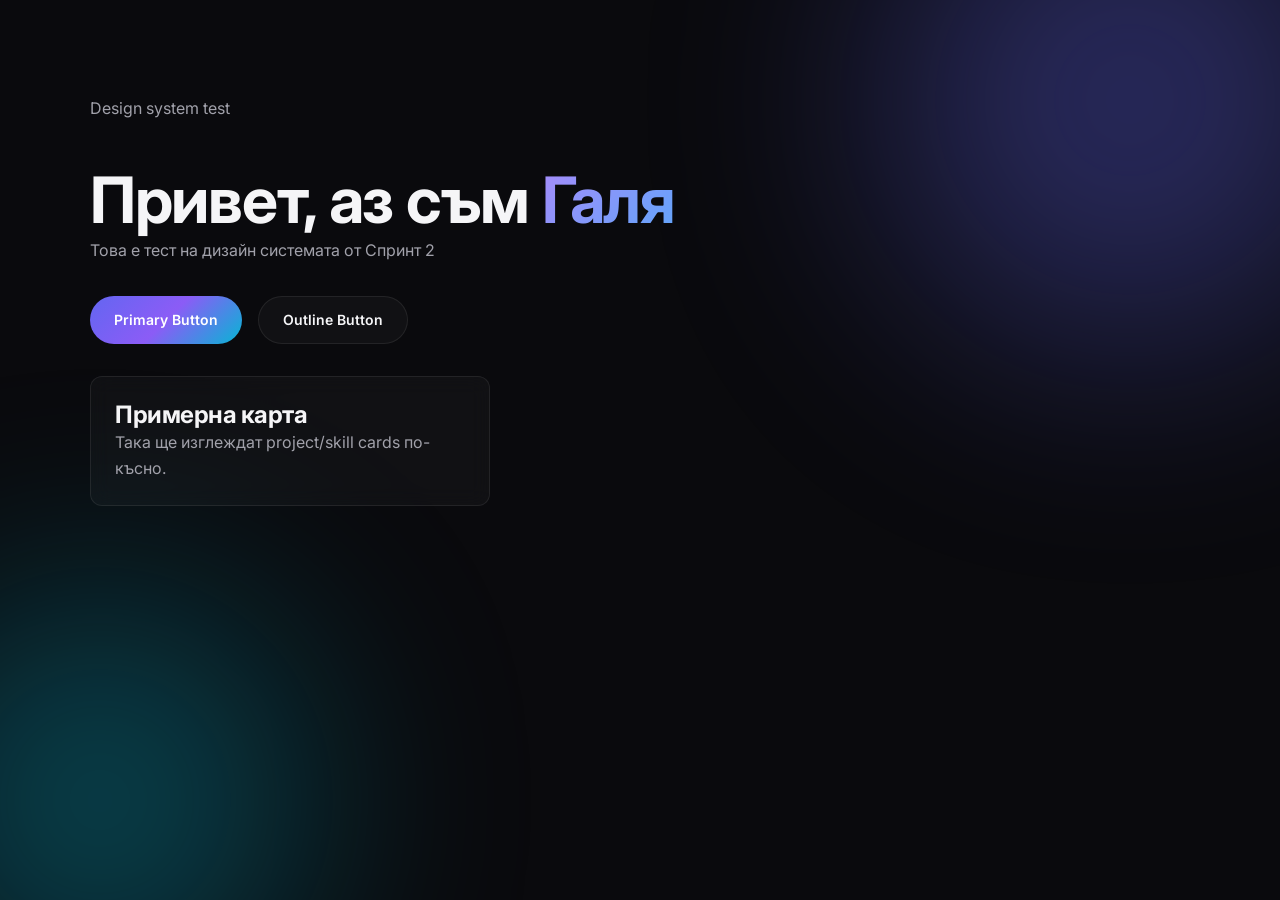
==== index.html @ 53828ef1 "Add CSS design system: colors, typography, buttons, glow background" ====
<!DOCTYPE html>
<html lang="en">
<head>
  <meta charset="UTF-8">
  <meta name="viewport" content="width=device-width, initial-scale=1.0">
  <title>Galq | Portfolio</title>
  <link rel="preconnect" href="https://fonts.googleapis.com">
  <link rel="preconnect" href="https://fonts.gstatic.com" crossorigin>
  <link href="https://fonts.googleapis.com/css2?family=Inter:wght@400;500;600;700&display=swap" rel="stylesheet">
  <link rel="stylesheet" href="css/style.css">
</head>
<body>

  <main class="section">
    <div class="container">
      <p class="section-subtitle">Design system test</p>
      <h1>Привет, аз съм <span class="text-gradient">Галя</span></h1>
      <p> Това е тест на дизайн системата от Спринт 2</p>
  
      <div style="margin-top: 2rem; display: flex; gap: 1rem; flex-wrap: wrap;">
        <a class="btn btn-primary" href="#">Primary Button</a>
        <a class="btn btn-outline" href="#">Outline Button</a>
      </div>
  
      <div class="card" style="margin-top: 2rem; max-width: 400px;">
        <h3> Примерна карта</h3>
        <p>Така ще изглеждат project/skill cards по-късно.</p>
      </div>
    </div>
  </main>

  <script src="js/main.js"></script>
</body>
</html>
---- css/style.css ----
:root {
    --bg: #0a0a0d;
    --bg-elevated: #16161d;
    --text: #f5f5f7;
    --text-muted: #a1a1aa;
    --border: rgba(255, 255, 255, 0.08);

    --gradient-primary: linear-gradient(135deg, #6366f1, #8b5cf6, #06b6d4);
    --gradient-text: linear-gradient(135deg, #a78bfa, #60a5fa);

    --space-xs: 0.5rem;
    --space-sm: 1rem;
    --space-md: 1.5rem;
    --space-lg: 2.5rem;
    --space-xl: 4rem;
    --space-2xl: 6rem;

    --font-base: 'Inter', system-ui, -apple-system, sans-serif;
    --text-sm: 0.875rem;
    --text-base: 1rem;
    --text-lg: 1.25rem;
    --text-xl: 1.5rem;
    --text-2xl: 2rem;
    --text-3xl: 3rem;
    --text-4xl: 4rem;

    --container-max: 1100px;
    --radius-sm: 8px;
    --radius-md: 12px;
    --radius-lg: 999px;
 
}

*,
*::before,
*::after {
    box-sizing: border-box;
}

* {
    margin: 0;
    padding: 0;
}

html {
    scroll-behavior: smooth;
}

img{
    max-width: 100%;
    display: block;
}

a{
    color: inherit;
    text-decoration: none;
}

ul {
    list-style: none;
}

body {
    font-family: var(--font-base);
    font-size: var(--text-base);
    line-height: 1.6;
    color: var(--text);
    background-color: var(--bg);
    min-height: 100vh;
    overflow-x: hidden;
}

body::before,
body::after {
    content: '';
    position: fixed;
    border-radius: 50%;
    filter: blur(120px);
    opacity: 0.35;
    pointer-events: none;
    z-index: -1;
}

body::before {
    width: 500px;
    height: 500px;
    top: -150px;
    right: -100px;
    background: #6366f1;
}

body::after {
    width: 400px;
    height: 400px;
    bottom: -100px;
    left: -100px;
    background: #06b6d4;
}

h1, h2, h3 {
    line-height: 1.2;
    font-weight: 700;
    letter-spacing: -0.02em; 
}

h1 {
    font-size: clamp(2.5rem, 5vw, var(--text-4xl));
}

h2 {
    font-size: clamp(1.75rem, 3vw, var(--text-3xl));
}

h3 {
    font-size: var(--text-xl);
}

p {
    color: var(--text-muted);
}

.text-gradient {
    background: var(--gradient-text);
    -webkit-background-clip: text;
    background-clip: text;
    color: transparent;
}

.container {
    width: min(100% - 2rem, var(--container-max));
    margin-inline: auto;
}

.section {
    padding-block: var(--space-2xl);
}

.section-title {
    margin-bottom: var(--space-md);
}

.section-subtitle {
    max-width: 600px;
    margin-bottom: var(--space-lg);
}

.btn {
    display: inline-flex;
    align-items: center;
    justify-content: center;
    gap: var(--space-xs);
    padding: 0.75rem 1.5rem;
    border-radius: var(--radius-lg);
    font-weight: 600;
    font-size: var(--text-sm);
    transition: transform 0.2s ease, opacity 0.2s ease;
}

.btn:hover {
    transform: translateY(-2px);
}

.btn-primary {
    background: var(--gradient-primary);
    color: white;
}

.btn-outline {
    border: 1px solid var(--border);
    background: rgba(255, 255, 255, 0.03);
    color: var(--text);
}

.btn-outline:hover {
    border-color: var(--gradient-primary);
}

.card {
    background: rgba(255, 255, 255, 0.03);
    border: 1px solid var(--border);
    border-radius: var(--radius-md);
    padding: var(--space-md);
    backdrop-filter: blur(10px);
}
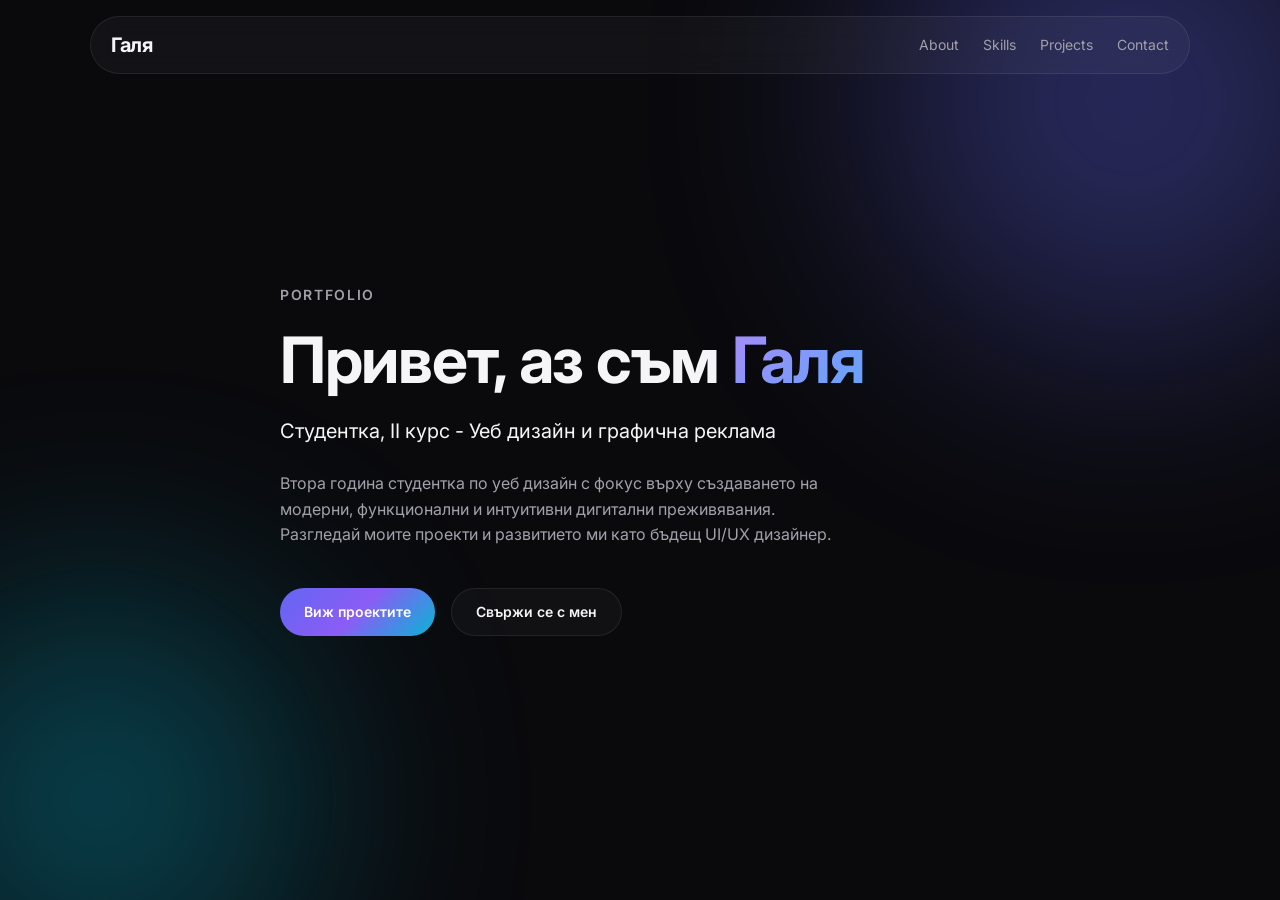
==== commit 036eec75: "Add navbar and hero section" ====
--- a/index.html
+++ b/index.html
@@ -1,34 +1,47 @@
 <!DOCTYPE html>
 <html lang="en">
+
 <head>
   <meta charset="UTF-8">
   <meta name="viewport" content="width=device-width, initial-scale=1.0">
-  <title>Galq | Portfolio</title>
+  <title>Galya | Portfolio</title>
   <link rel="preconnect" href="https://fonts.googleapis.com">
   <link rel="preconnect" href="https://fonts.gstatic.com" crossorigin>
   <link href="https://fonts.googleapis.com/css2?family=Inter:wght@400;500;600;700&display=swap" rel="stylesheet">
   <link rel="stylesheet" href="css/style.css">
 </head>
+
 <body>
+  <header class="navbar">
+    <div class="container navbar-inner">
+      <a href="#" class="navbar-logo">Галя</a>
 
-  <main class="section">
-    <div class="container">
-      <p class="section-subtitle">Design system test</p>
+      <nav aria-label="Main navigation">
+        <ul class="navbar-links">
+          <li><a href="#about">About</a></li>
+          <li><a href="#skills">Skills</a></li>
+          <li><a href="projects.html">Projects</a></li>
+          <li><a href="#contact">Contact</a></li>
+        </ul>
+      </nav>
+      </div>
+      </header>
+      <section id="hero" class="hero section">
+        <div class="container hero-content">
+          <p class="hero-eyebrow">Portfolio</p>
       <h1>Привет, аз съм <span class="text-gradient">Галя</span></h1>
-      <p> Това е тест на дизайн системата от Спринт 2</p>
-  
-      <div style="margin-top: 2rem; display: flex; gap: 1rem; flex-wrap: wrap;">
-        <a class="btn btn-primary" href="#">Primary Button</a>
-        <a class="btn btn-outline" href="#">Outline Button</a>
-      </div>
-  
-      <div class="card" style="margin-top: 2rem; max-width: 400px;">
-        <h3> Примерна карта</h3>
-        <p>Така ще изглеждат project/skill cards по-късно.</p>
+      <p class="hero-tagline">Студентка, II курс - Уеб дизайн и графична реклама</p>
+      <p class="hero-description">Втора година студентка по уеб дизайн с фокус върху създаването на модерни,
+        функционални и
+        интуитивни дигитални преживявания. Разгледай моите проекти и развитието ми като бъдещ UI/UX дизайнер.
+      </p>
+      <div class="hero-actions">
+        <a class="btn btn-primary" href="projects.html">Виж проектите</a>
+        <a class="btn btn-outline" href="#contact">Свържи се с мен</a>
       </div>
     </div>
-  </main>
-
+  </section>
   <script src="js/main.js"></script>
 </body>
-</html>
+
+</html>
--- a/css/style.css
+++ b/css/style.css
@@ -183,3 +183,84 @@
     backdrop-filter: blur(10px);
 }
 
+.navbar {
+    position: sticky;
+    top: var(--space-sm);
+    z-index: 100;
+    padding-inline: var(--space-sm);
+}
+
+.navbar-inner {
+    display: flex;
+    align-items: center;
+    justify-content: space-between;
+    gap: var(--space-md);
+    padding: 0.75rem 1.25rem;
+    background: rgba(255, 255, 255, 0.04);
+    border: 1px solid var(--border);
+    border-radius: var(--radius-lg);
+    backdrop-filter: blur(12px);
+}
+
+.navbar-logo {
+    font-weight: 700;
+    font-size: var(--text-lg);
+    letter-spacing: -0.02em;
+}
+
+.navbar-links {
+    display: flex;
+    align-items: center;
+    gap: var(--space-md);
+}
+
+.navbar-links a {
+    font-size: var(--text-sm);
+    color: var(--text-muted);
+    transition: color 0.2s ease;
+}
+
+.navbar-links a:hover {
+    color: var(--text);
+}
+
+.hero {
+    min-height: calc(100vh - 6rem);
+    display: flex;
+    align-items: center;
+}
+
+.hero-content {
+    max-width: 720px;
+}
+
+.hero-eyebrow {
+    font-size: var(--text-sm);
+    font-weight: 600;
+    color: var(--text-muted);
+    text-transform: uppercase;
+    letter-spacing: 0.12em;
+    margin-bottom: var(--space-sm);
+}
+
+.hero-tagline {
+    font-size: var(--text-lg);
+    color: var(--text);
+    margin-top: var(--space-sm);
+    margin-bottom: var(--space-md);
+}
+
+.hero-description {
+    max-width: 560px;
+    margin-bottom: var(--space-lg);
+}
+
+.hero-actions {
+    display: flex;
+    flex-wrap: wrap;
+    gap: var(--space-sm);
+}
+
+.navbar-logo:hover {
+    opacity: 0.85;
+}
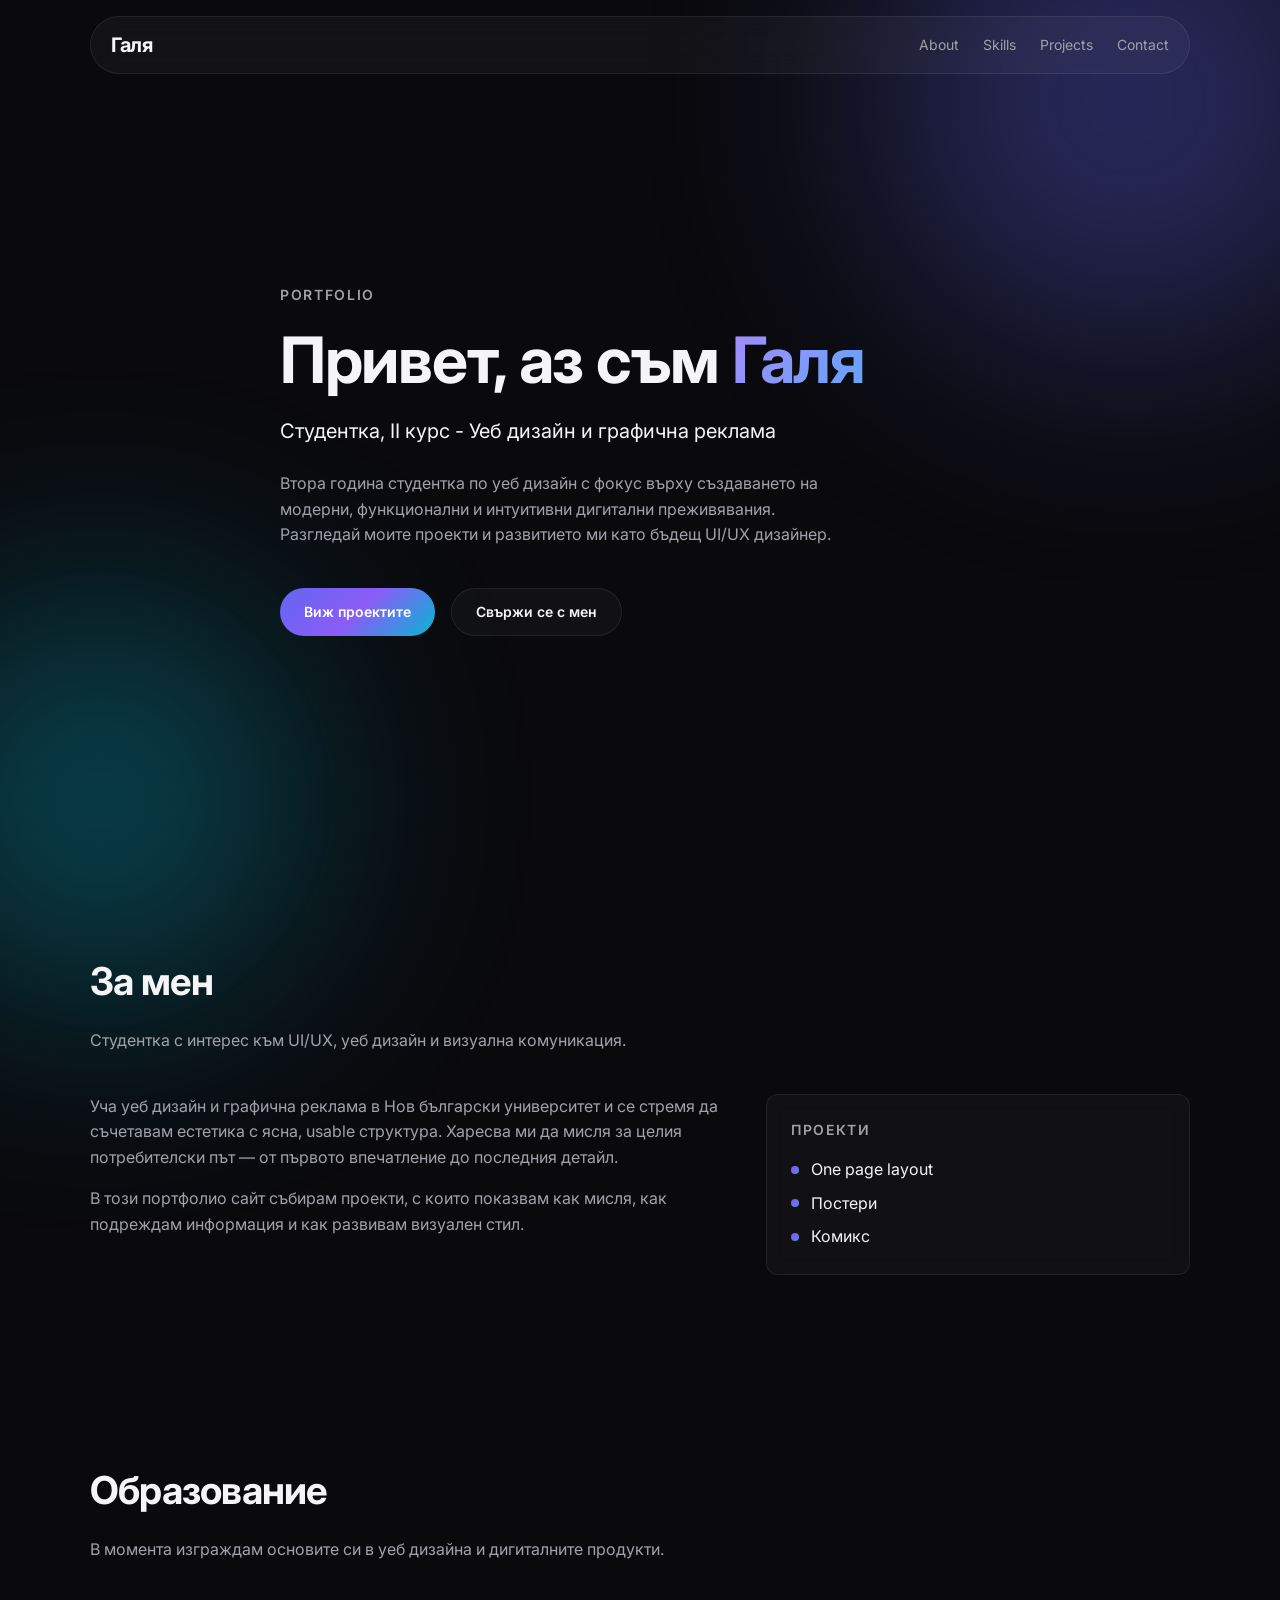
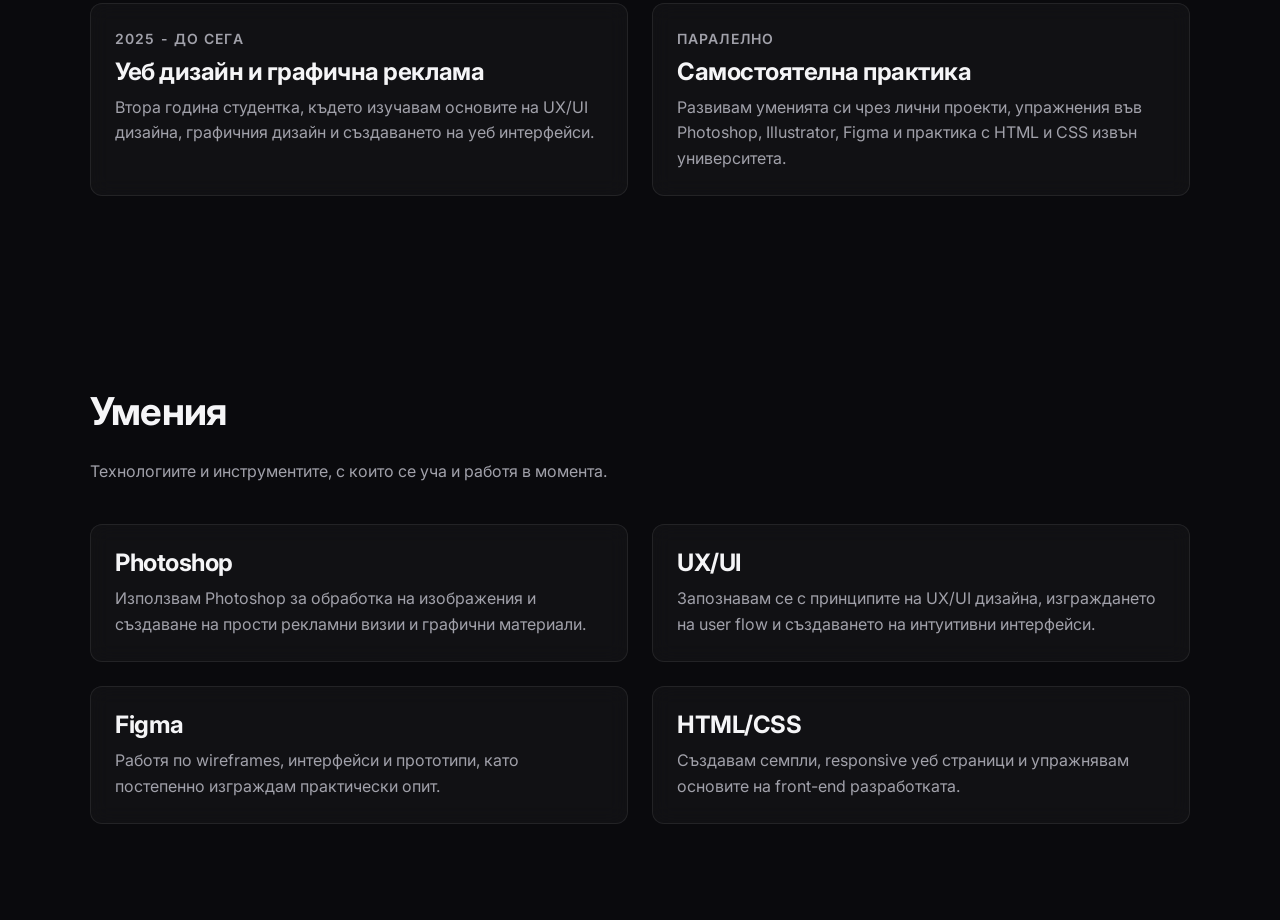
==== commit 432d2b52: "Add about, study and skills sections" ====
--- a/index.html
+++ b/index.html
@@ -41,6 +41,87 @@
       </div>
     </div>
   </section>
+  <section id="about" class="about section">
+    <div class="container">
+      <h2 class="section-title">За мен</h2>
+      <p class="section-subtitle">
+        Студентка с интерес към UI/UX, уеб дизайн и визуална комуникация.
+      </p>
+  
+      <div class="about-grid">
+        <div class="about-text">
+          <p>
+            Уча уеб дизайн и графична реклама в Нов български университет и се стремя да съчетавам естетика
+            с ясна, usable структура. Харесва ми да мисля за целия потребителски
+            път — от първото впечатление до последния детайл.
+          </p>
+          <p>
+            В този портфолио сайт събирам проекти, с които показвам как мисля,
+            как подреждам информация и как развивам визуален стил.
+          </p>
+        </div>
+  
+        <div class="about-card card">
+          <p class="about-card-label">Проекти</p>
+          <ul class="about-list">
+            <li>One page layout</li>
+            <li>Постери</li>
+            <li>Комикс</li>
+          </ul>
+        </div>
+      </div>
+    </div>
+  </section>
+  <section class="study section">
+    <div class="container">
+      <h2 class="section-title">Образование</h2>
+      <p class="section-subtitle">
+        В момента изграждам основите си в уеб дизайна и дигиталните продукти.
+      </p>
+      <div class="study-grid">
+        <article class="card study-card">
+          <p class="study-card-eyebrow">2025 - до сега</p>
+          <h3>Уеб дизайн и графична реклама</h3>
+          <p>Втора година студентка, където изучавам основите на UX/UI дизайна, графичния дизайн и създаването на уеб
+            интерфейси.</p>
+        </article>
+        <article class="card study-card">
+          <p class="study-card-eyebrow">Паралелно</p>
+          <h3>Самостоятелна практика</h3>
+          <p>Развивам уменията си чрез лични проекти, упражнения във Photoshop, Illustrator, Figma и практика с HTML и CSS
+            извън университета.</p>
+        </article>
+      </div>
+    </div>
+  </section>
+  <section id="skills" class="skills section">
+    <div class="container">
+      <h2 class="section-title">Умения</h2>
+      <p class="section-subtitle">
+        Технологиите и инструментите, с които се уча и работя в момента.
+      </p>
+      <ul class="skills-grid">
+        <li class="card skill-card">
+          <h3>Photoshop</h3>
+          <p>Използвам Photoshop за обработка на изображения и създаване на прости рекламни визии и графични материали.
+          </p>
+        </li>
+        <li class="card skill-card">
+          <h3>UX/UI</h3>
+          <p>Запознавам се с принципите на UX/UI дизайна, изграждането на user flow и създаването на интуитивни
+            интерфейси.</p>
+        </li>
+        <li class="card skill-card">
+          <h3>Figma</h3>
+          <p>Работя по wireframes, интерфейси и прототипи, като постепенно изграждам практически опит.</p>
+        </li>
+        <li class="card skill-card">
+          <h3>HTML/CSS</h3>
+          <p>Създавам семпли, responsive уеб страници и упражнявам основите на front-end разработката.</p>
+        </li>
+      </ul>
+    </div>
+  </section>
   <script src="js/main.js"></script>
 </body>
 
--- a/css/style.css
+++ b/css/style.css
@@ -263,4 +263,101 @@
 
 .navbar-logo:hover {
     opacity: 0.85;
+}
+
+.about-grid {
+    display: grid;
+    grid-template-columns: 1.2fr 0.8fr;
+    gap: var(--space-lg);
+    align-items: start;
+}
+.about-text p + p {
+    margin-top: var(--space-sm);
+}
+
+.about-card-label {
+    font-size: var(--text-sm);
+    font-weight: 600;
+    color: var(--text-muted);
+    text-transform: uppercase;
+    letter-spacing: 0.12em;
+    margin-bottom: var(--space-sm);
+}
+
+.about-list {
+    display: grid;
+    gap: var(--space-xs);
+}
+
+.about-list li {
+    position: relative;
+    padding-left: 1.25rem;
+    color: var(--text);
+}
+
+.about-list li::before {
+    content: '';
+    position: absolute;
+    left: 0;
+    top: 0.55em;
+    width: 0.5rem;
+    height: 0.5rem;
+    border-radius: 50%;
+    background: var(--gradient-primary);
+}
+
+.study-grid {
+    display: grid;
+    grid-template-columns: repeat(2, minmax(0, 1fr));
+    gap: var(--space-md);
+}
+
+.study-card-eyebrow {
+    font-size: var(--text-sm);
+    font-weight: 600;
+    color: var(--text-muted);
+    text-transform: uppercase;
+    letter-spacing: 0.08em;
+    margin-bottom: var(--space-xs);
+}
+
+.study-card h3 {
+    margin-bottom: var(--space-xs);
+}
+
+.study-card p:last-child {
+    margin-bottom: 0;
+}
+
+.skills-grid {
+    display: grid;
+    grid-template-columns: repeat(2, minmax(0,1fr));
+    gap: var(--space-md);
+}
+
+.skill-card h3 {
+    margin-bottom: var(--space-xs);
+}
+
+.skill-card p:last-child {
+    margin-bottom: 0;
+}
+
+@media (max-width: 768px) {
+    .about-grid,
+    .study-grid,
+    .skills-grid {
+        grid-template-columns: 1fr;
+    }
+}
+
+.study-card,
+.skill-card {
+    transition: transform 0.32s ease, border-color 0.2s ease;
+}
+
+.study-card:hover,
+.skill-card:hover {
+    transform: translateY(-4px);
+    border-color: rgba(255, 255, 255, 0.1);
 }
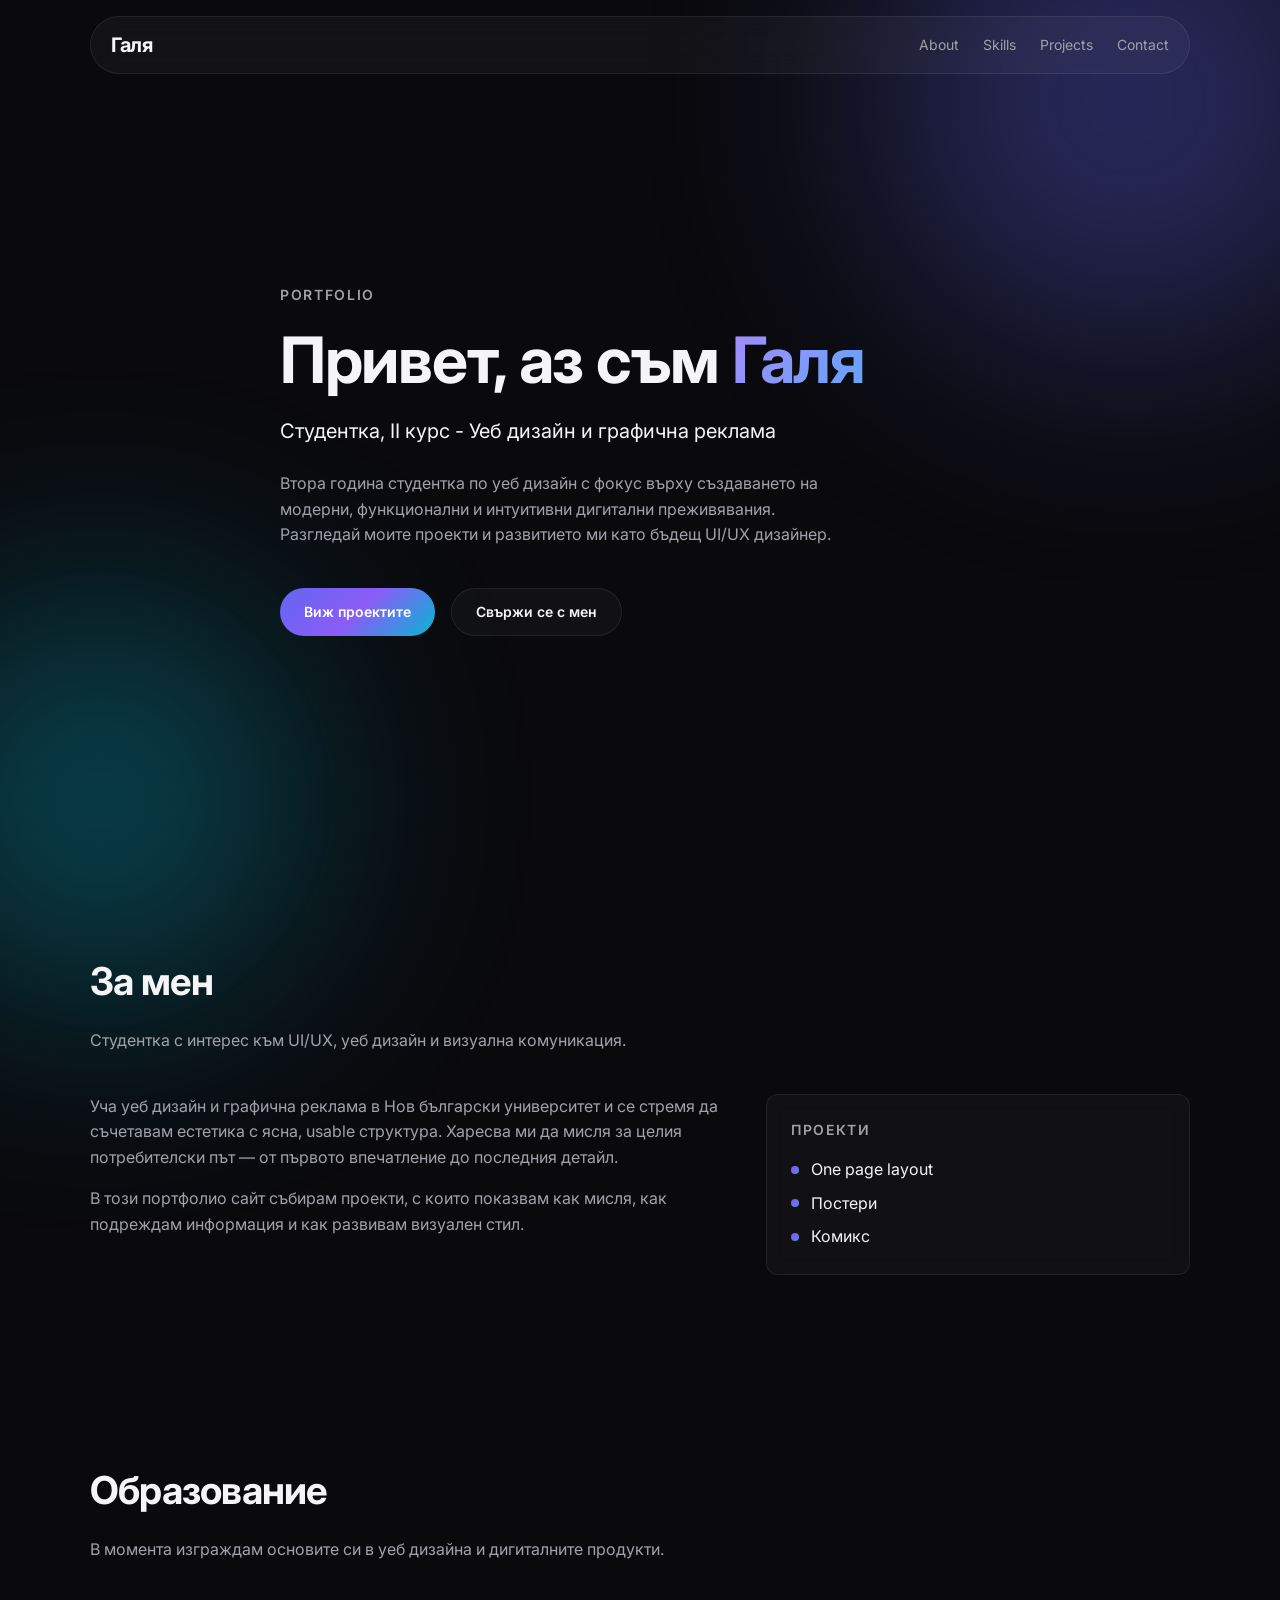
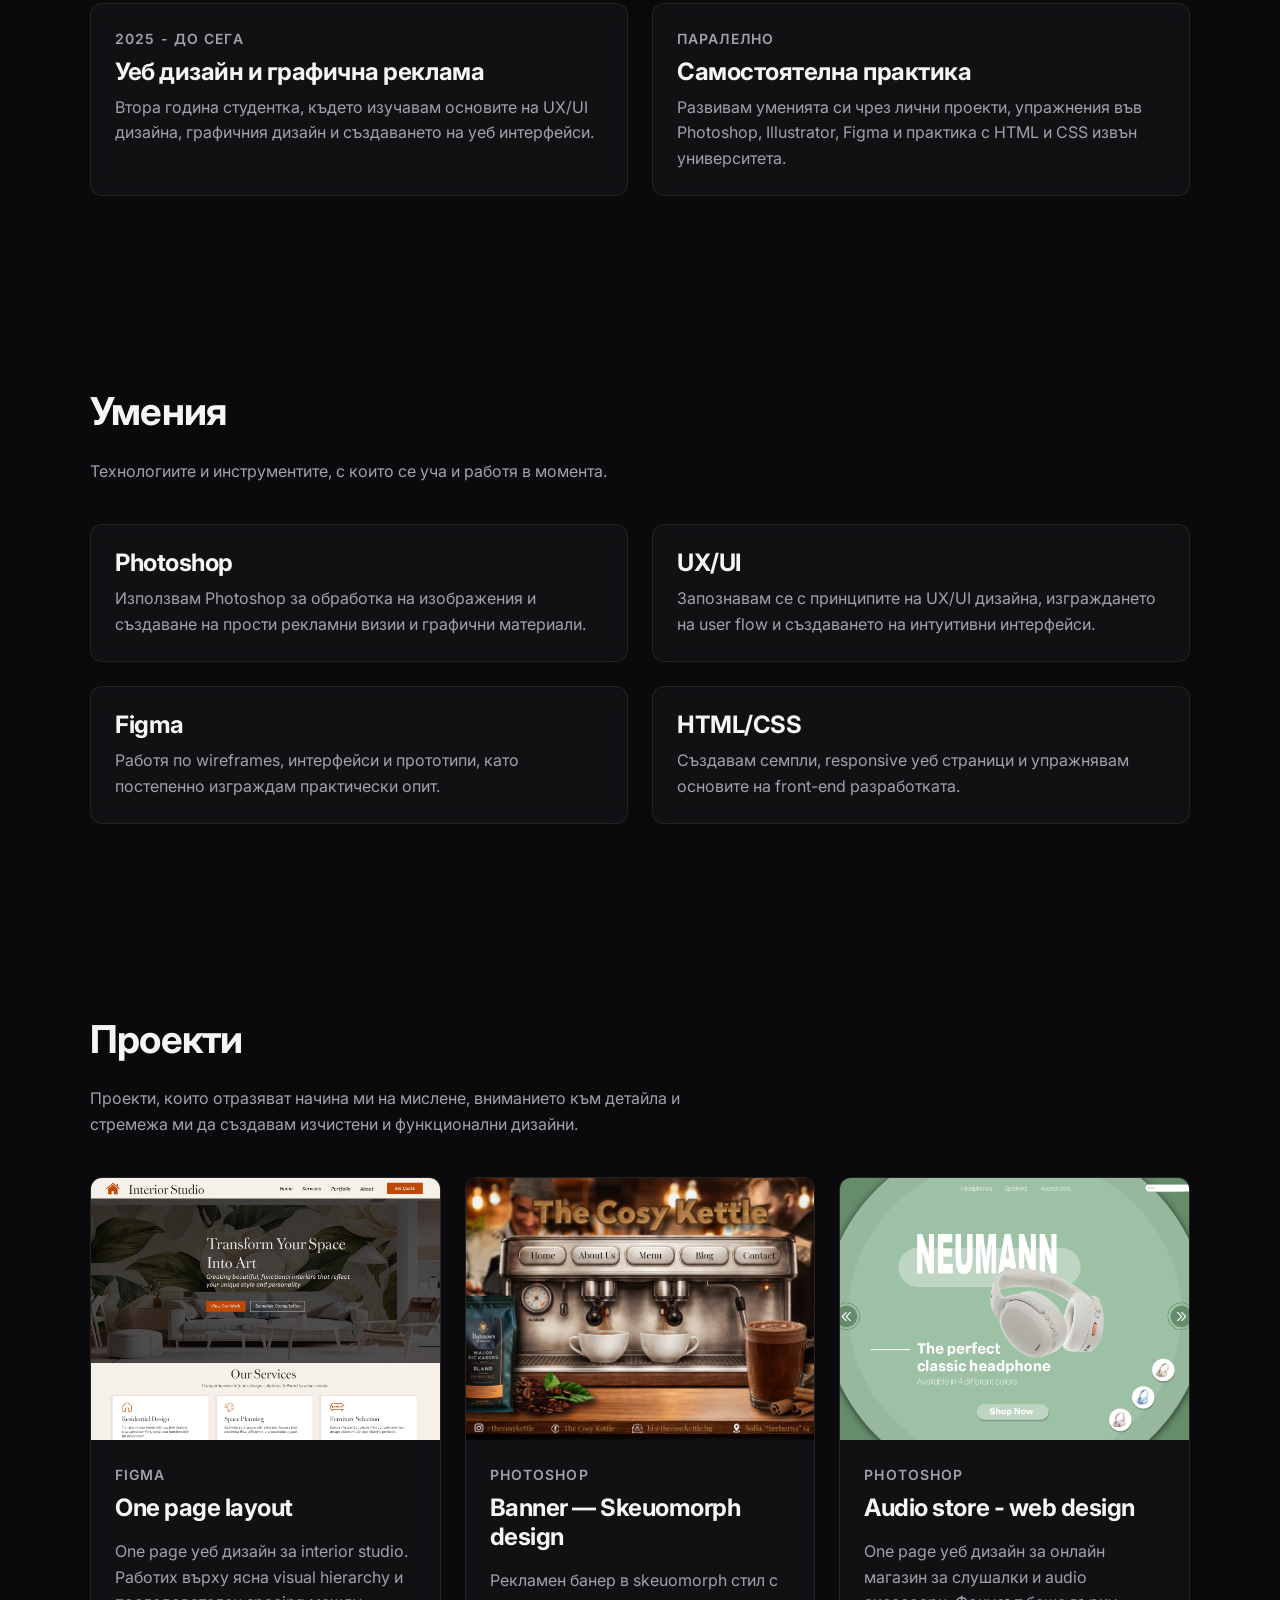
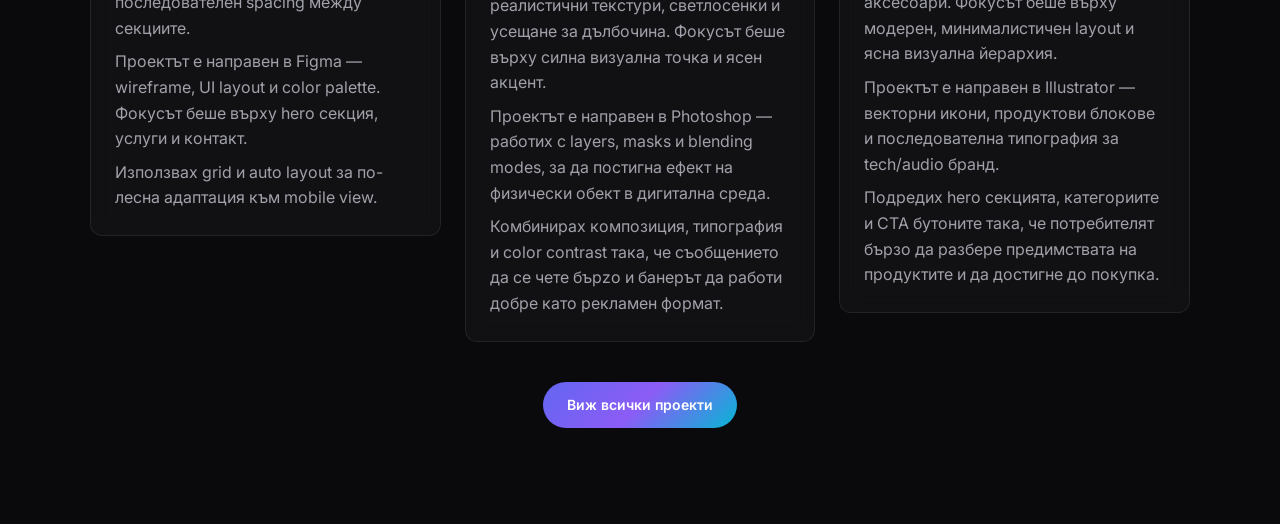
==== commit 6daeebdf: "Add featured projects, projects page grid and modal lightbox" ====
--- a/index.html
+++ b/index.html
@@ -122,6 +122,77 @@
       </ul>
     </div>
   </section>
+  <section id="projects" class="featured section">
+    <div class="container">
+      <h2 class="section-title">Проекти</h2>
+      <p class="section-subtitle">
+        Проекти, които отразяват начина ми на мислене, вниманието към детайла и стремежа ми да създавам изчистени и
+        функционални дизайни.
+      </p>
+      <div class="featured-grid">
+        <article class="card project-card">
+          <div class="project-card-image">
+            <img src="assets/images/one-page-interior.png" alt="One page layout">
+          </div>
+          <div class="project-card-body">
+            <p class="project-card-tag">Figma</p>
+            <h3>One page layout</h3>
+            <p> One page уеб дизайн за interior studio. Работих върху ясна visual hierarchy
+              и последователен spacing между секциите.</p>
+            <p> Проектът е направен в Figma — wireframe, UI layout и color palette.
+              Фокусът беше върху hero секция, услуги и контакт.</p>
+            <p>Използвах grid и auto layout за по-лесна адаптация към mobile view.</p>
+          </div>
+        </article>
+        <article class="card project-card">
+          <div class="project-card-image">
+            <img src="assets/images/Scewmorph.png" alt="Banner — Skeuomorph design">
+          </div>
+          <div class="project-card-body">
+            <p class="project-card-tag">Photoshop</p>
+            <h3>Banner — Skeuomorph design</h3>
+            <p>
+              Рекламен банер в skeuomorph стил с реалистични текстури, светлосенки
+              и усещане за дълбочина. Фокусът беше върху силна визуална точка и ясен акцент.
+            </p>
+            <p>
+              Проектът е направен в Photoshop — работих с layers, masks и blending modes,
+              за да постигна ефект на физически обект в дигитална среда.
+            </p>
+            <p>
+              Комбинирах композиция, типография и color contrast така, че съобщението
+              да се чете бърzo и банерът да работи добре като рекламен формат.
+            </p>
+          </div>
+        </article>
+        <article class="card project-card">
+          <div class="project-card-image">
+            <img src="assets/images/6.png" alt="Dogs website">
+          </div>
+          <div class="project-card-body">
+            <p class="project-card-tag">Photoshop</p>
+            <h3>Audio store - web design</h3>
+            <p>
+              One page уеб дизайн за онлайн магазин за слушалки и audio аксесоари.
+              Фокусът беше върху модерен, минималистичен layout и ясна визуална йерархия.
+            </p>
+            <p>
+              Проектът е направен в Illustrator — векторни икони, продуктови блокове
+              и последователна типография за tech/audio бранд.
+            </p>
+            <p>
+              Подредих hero секцията, категориите и CTA бутоните така, че потребителят
+              бързо да разбере предимствата на продуктите и да достигне до покупка.
+            </p>
+          </div>
+        </article>
+      </div>
+  
+      <div class="featured-actions">
+        <a class="btn btn-primary" href="projects.html">Виж всички проекти</a>
+      </div>
+    </div>
+  </section>
   <script src="js/main.js"></script>
 </body>
 
--- a/css/style.css
+++ b/css/style.css
@@ -360,4 +360,182 @@
 .skill-card:hover {
     transform: translateY(-4px);
     border-color: rgba(255, 255, 255, 0.1);
+}
+
+.featured-grid {
+    display: grid;
+    grid-template-columns: repeat(3, minmax(0,1fr));
+    gap: var(--space-md);
+    align-items: start;
+}
+
+.project-card {
+    overflow: hidden;
+    padding: 0;
+    transition: transform 0.25s ease, box-shadow 0.25s ease;
+}
+
+.project-card:hover {
+    transform: scale(1.03);
+    box-shadow: 0 12px 40px rgba(0, 0, 0, 0.35);
+}
+
+.project-card-image {
+    aspect-ratio: 4/3;
+    overflow: hidden;
+    background: rgba(255, 255, 255, 0.04);
+}
+
+.project-card-image img {
+    width: 100%;
+    height: 100%;
+    object-fit: cover;
+    display: block;
+}
+
+.project-card-body {
+    padding: var(--space-md);
+}
+
+.project-card-tag {
+    font-size: var(--text-sm);
+    font-weight: 600;
+    color: var(--text-muted);
+    text-transform: uppercase;
+    letter-spacing: 0.08em;
+    margin-bottom: var(--space-sm);
+}
+
+.project-card-body h3 {
+    margin-bottom: var(--space-sm);
+}
+
+.project-card-body p {
+    margin-bottom: var(--space-xs);
+}
+
+.project-card-body p:last-child {
+    margin-bottom: 0;
+} 
+
+.featured-actions {
+    display: flex;
+    justify-content: center;
+    margin-top: var(--space-lg);
+}
+
+@media (max-width: 900px) {
+    .featured-grid {
+        grid-template-columns: 1fr;
+    }
+}
+
+.projects-grid {
+    display: grid;
+    grid-template-columns: repeat(3, minmax(0,1fr));
+    gap: var(--space-md);
+    align-items: start;
+}
+
+@media (max-width: 900px) {
+    .projects-grid {
+        grid-template-columns: repeat(2, minmax(0,1fr));
+    }
+}
+
+@media (max-width: 600px) {
+    .projects-grid {
+        grid-template-columns: 1fr;
+    }
+}
+
+.projects-page .project-card {
+    cursor: pointer;
+}
+
+.projects-page .project-card-image {
+    aspect-ratio: 4 / 3;
+}
+
+.projects-page .project-card-body {
+    padding: var(--space-sm);
+}
+
+.projects-page .project-card-body h3 {
+    font-size: var(--text-lg);
+    margin-bottom: var(--space-xs);
+}
+
+.projects-page .project-card-preview {
+    font-size: var(--text-sm);
+    display: -webkit-box;
+    -webkit-line-clamp: 2;
+    -webkit-box-orient: vertical;
+    overflow: hidden;
+}
+
+.project-modal {
+    position: fixed;
+    inset: 0;
+    z-index: 200;
+    display: grid;
+    place-items: center;
+    padding: var(--space-md);
+}
+
+.project-modal[hidden] {
+    display: none;
+}
+
+.project-modal-backdrop {
+    position: absolute;
+    inset: 0;
+    background: rgba(0, 0, 0, 0.75);
+    backdrop-filter: blur(4px);
+}
+
+.project-modal-dialog {
+    position: relative;
+    z-index: 1;
+    width: min(1100px, 100%);
+    max-height: 95vh;
+    overflow: auto;
+    padding: 0;
+}
+
+.project-modal-close {
+    position: absolute;
+    top: 0.75rem;
+    right: 0.75rem;
+    z-index: 2;
+    width: 2.5rem;
+    height: 2.5rem;
+    border: 1px solid var(--border);
+    border-radius: var(--radius-lg);
+    background: rgba(10, 10, 13, 0.8);
+    color: var(--text);
+    font-size: 1.5rem;
+    line-height: 1;
+    cursor: pointer;
+}
+
+.project-modal-image-wrap {
+    background: rgba(255, 255, 255, 0.04);
+    min-height: 50vh;
+}
+
+.project-modal-image {
+    width: 100%;
+    max-height: 75vh;
+    object-fit: contain;
+    display: block;
+    margin-inline: auto;
+}
+
+.project-modal-body {
+    padding: var(--space-md);
+}
+
+.project-modal-title {
+    margin-bottom: var(--space-sm);
 }
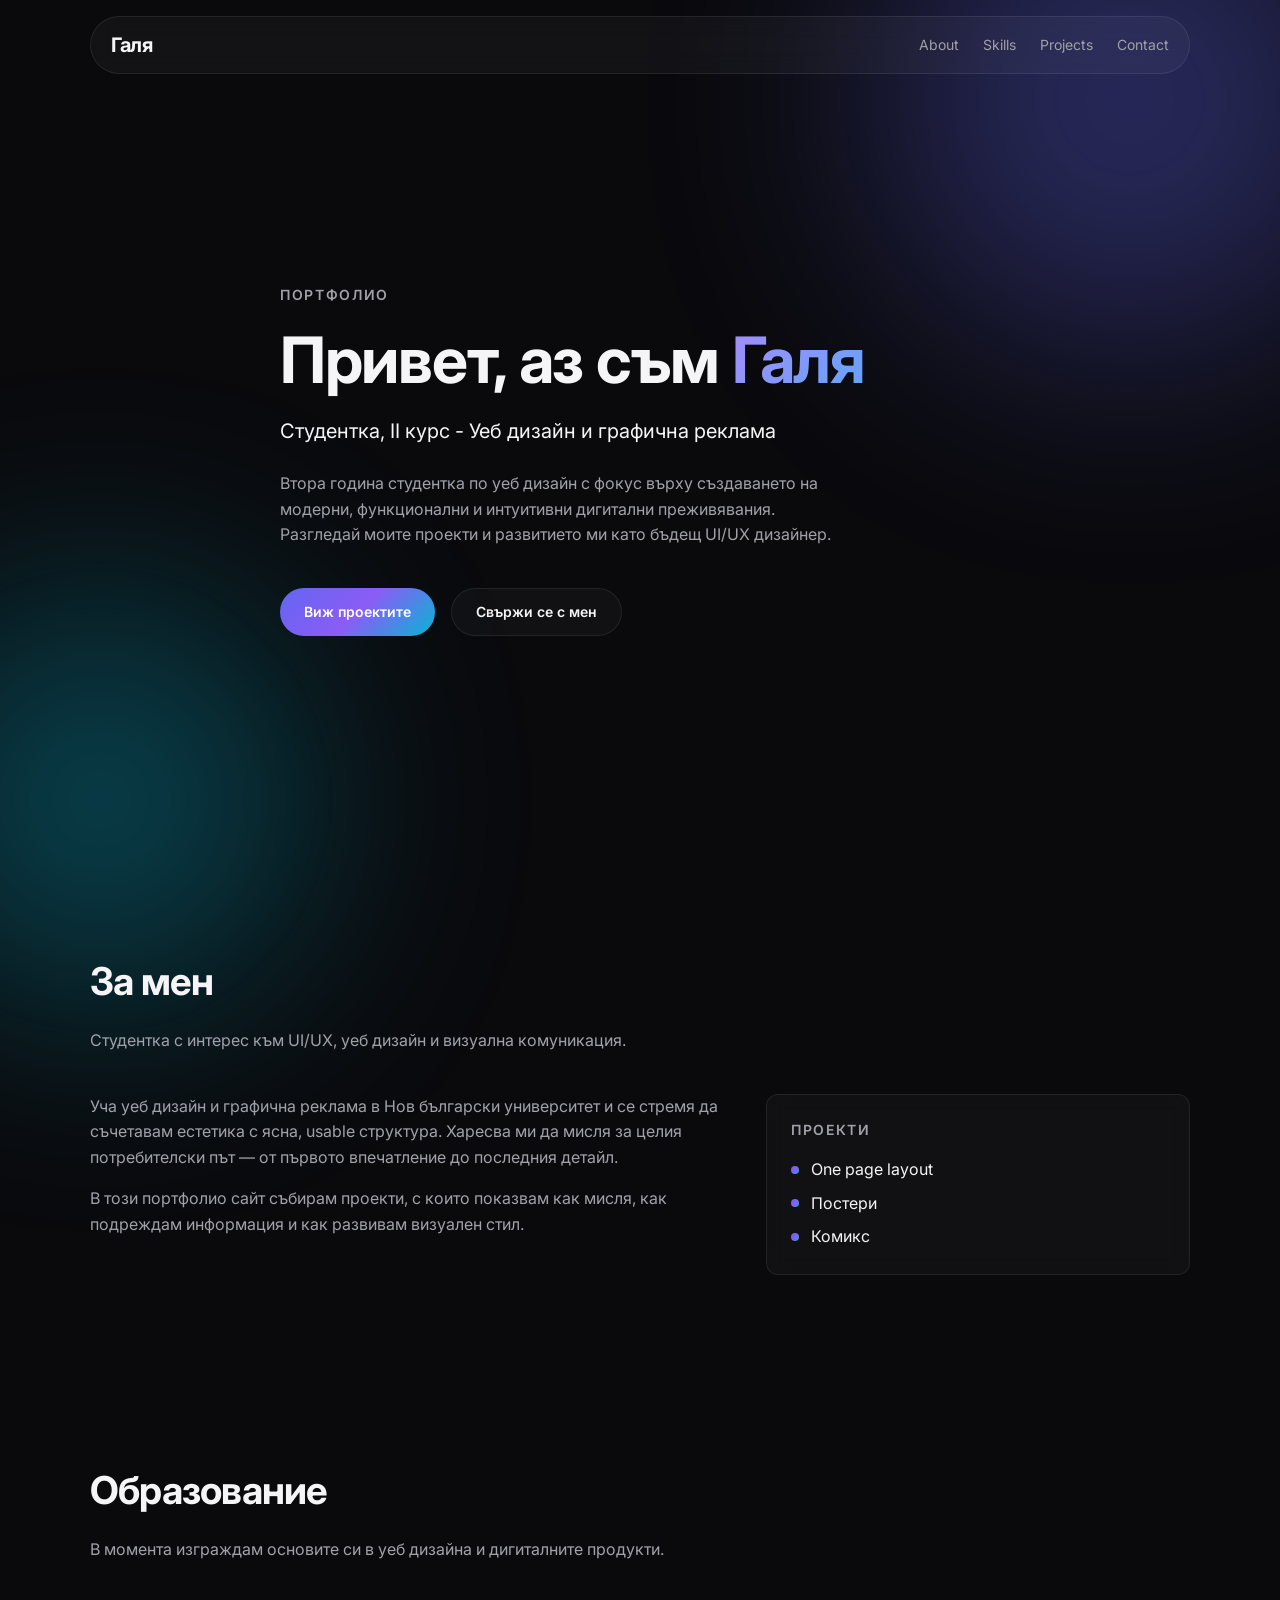
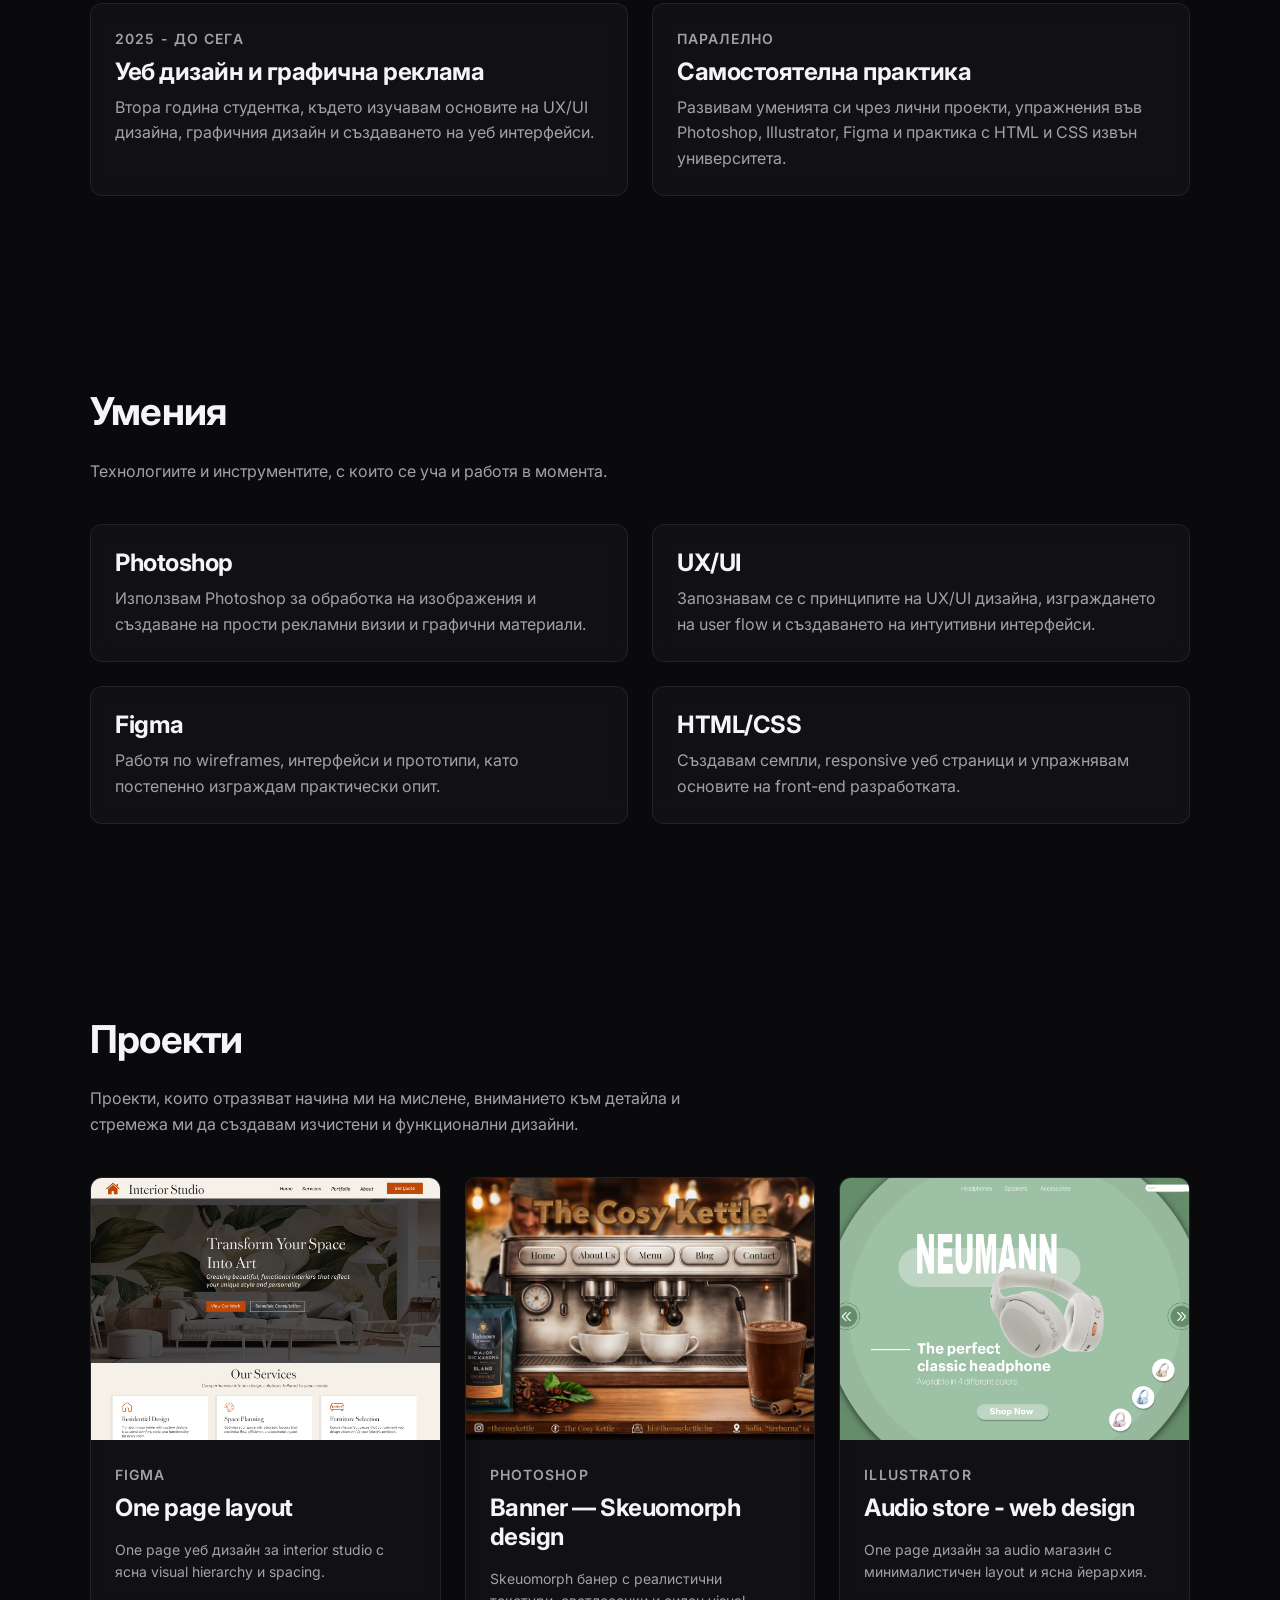
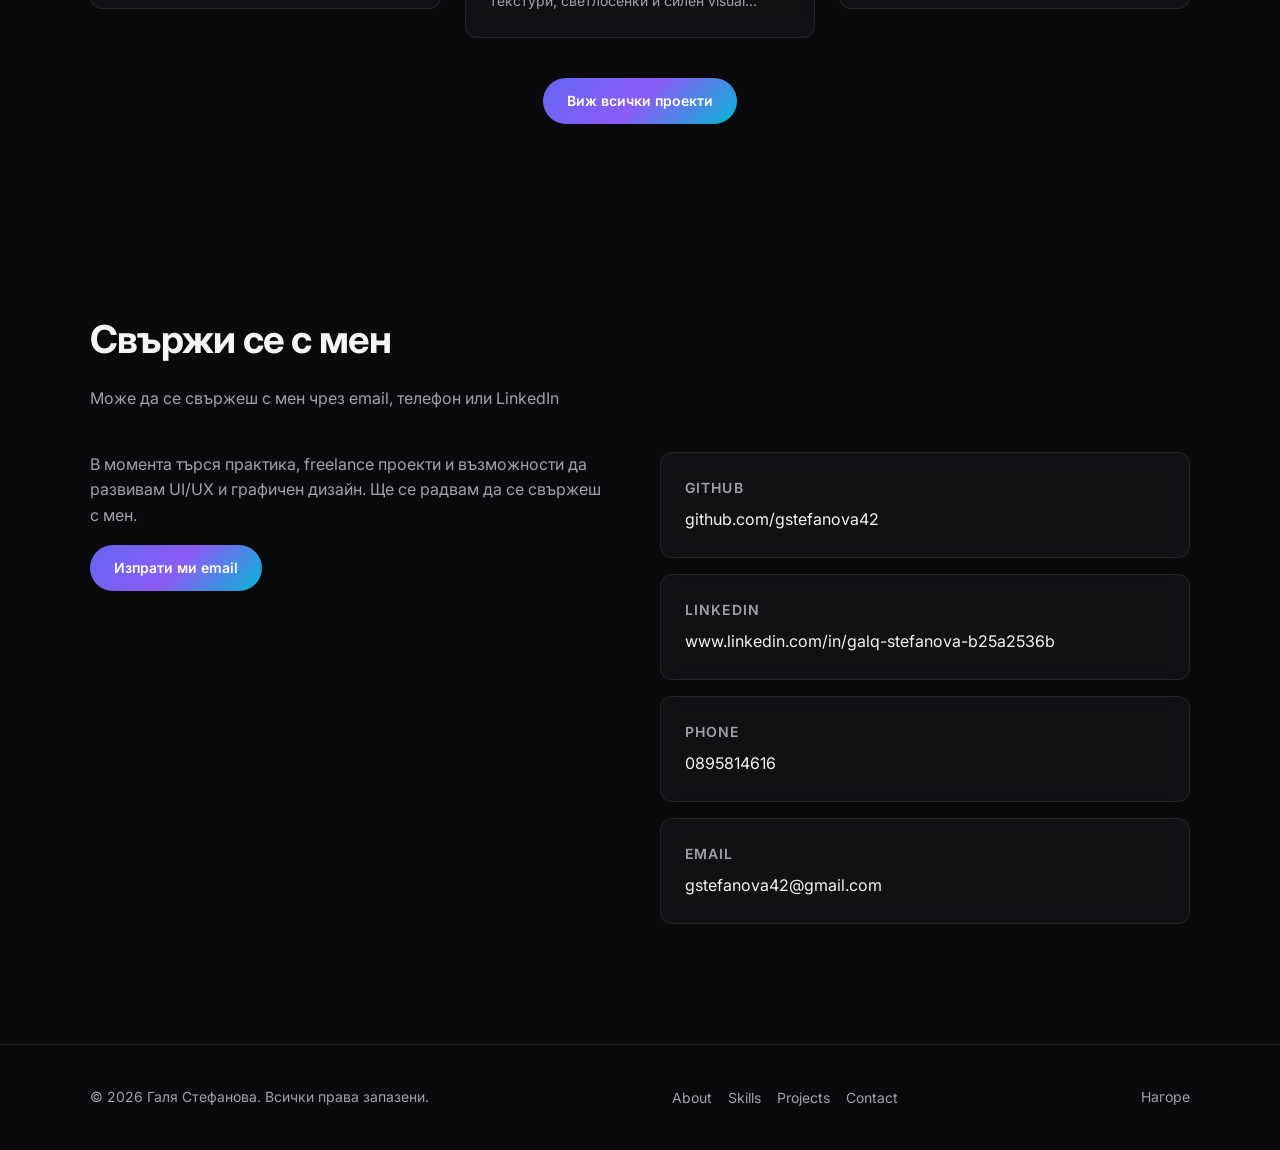
==== commit 057b1d10: "Add contact section, footer and home page project modals" ====
--- a/index.html
+++ b/index.html
@@ -28,7 +28,7 @@
       </header>
       <section id="hero" class="hero section">
         <div class="container hero-content">
-          <p class="hero-eyebrow">Portfolio</p>
+          <p class="hero-eyebrow">Портфолио</p>
       <h1>Привет, аз съм <span class="text-gradient">Галя</span></h1>
       <p class="hero-tagline">Студентка, II курс - Уеб дизайн и графична реклама</p>
       <p class="hero-description">Втора година студентка по уеб дизайн с фокус върху създаването на модерни,
@@ -130,69 +130,116 @@
         функционални дизайни.
       </p>
       <div class="featured-grid">
-        <article class="card project-card">
+        <article class="card project-card" tabindex="0" role="button" data-title="One page layout" data-tag="Figma"
+          data-image="assets/images/one-page-interior.png"
+          data-description="One page уеб дизайн за interior studio. Работих върху ясна visual hierarchy и последователен spacing между секциите. Проектът е направен в Figma — wireframe, UI layout и color palette. Фокусът беше върху hero секция, услуги и контакт. Използвах grid и auto layout за по-лесна адаптация към mobile view.">
           <div class="project-card-image">
             <img src="assets/images/one-page-interior.png" alt="One page layout">
           </div>
           <div class="project-card-body">
             <p class="project-card-tag">Figma</p>
             <h3>One page layout</h3>
-            <p> One page уеб дизайн за interior studio. Работих върху ясна visual hierarchy
-              и последователен spacing между секциите.</p>
-            <p> Проектът е направен в Figma — wireframe, UI layout и color palette.
-              Фокусът беше върху hero секция, услуги и контакт.</p>
-            <p>Използвах grid и auto layout за по-лесна адаптация към mobile view.</p>
-          </div>
-        </article>
-        <article class="card project-card">
+            <p class="project-card-preview">One page уеб дизайн за interior studio с ясна visual hierarchy и spacing.</p>
+          </div>
+        </article>
+        <article class="card project-card" tabindex="0" role="button" data-title="Banner — Skeuomorph design"
+          data-tag="Photoshop" data-image="assets/images/Scewmorph.png"
+          data-description="Рекламен банер в skeuomorph стил с реалистични текстури, светлосенки и усещане за дълбочина. Проектът е направен в Photoshop — layers, masks и blending modes. Комбинирах композиция, типография и color contrast за ясен рекламен формат.">
           <div class="project-card-image">
             <img src="assets/images/Scewmorph.png" alt="Banner — Skeuomorph design">
           </div>
           <div class="project-card-body">
             <p class="project-card-tag">Photoshop</p>
             <h3>Banner — Skeuomorph design</h3>
-            <p>
-              Рекламен банер в skeuomorph стил с реалистични текстури, светлосенки
-              и усещане за дълбочина. Фокусът беше върху силна визуална точка и ясен акцент.
-            </p>
-            <p>
-              Проектът е направен в Photoshop — работих с layers, masks и blending modes,
-              за да постигна ефект на физически обект в дигитална среда.
-            </p>
-            <p>
-              Комбинирах композиция, типография и color contrast така, че съобщението
-              да се чете бърzo и банерът да работи добре като рекламен формат.
-            </p>
-          </div>
-        </article>
-        <article class="card project-card">
+            <p class="project-card-preview">Skeuomorph банер с реалистични текстури, светлосенки и силен visual accent.</p>
+          </div>
+        </article>
+        <article class="card project-card" tabindex="0" role="button" data-title="Audio store - web design"
+          data-tag="Illustrator" data-image="assets/images/6.png"
+          data-description="One page уеб дизайн за онлайн магазин за слушалки и audio аксесоари. Проектът е направен в Illustrator — векторни икони, продуктови блокове и последователна типография. Подредих hero секцията, категориите и CTA бутоните за ясен user flow.">
           <div class="project-card-image">
-            <img src="assets/images/6.png" alt="Dogs website">
+            <img src="assets/images/6.png" alt="Audio store - web design">
           </div>
           <div class="project-card-body">
-            <p class="project-card-tag">Photoshop</p>
+            <p class="project-card-tag">Illustrator</p>
             <h3>Audio store - web design</h3>
-            <p>
-              One page уеб дизайн за онлайн магазин за слушалки и audio аксесоари.
-              Фокусът беше върху модерен, минималистичен layout и ясна визуална йерархия.
-            </p>
-            <p>
-              Проектът е направен в Illustrator — векторни икони, продуктови блокове
-              и последователна типография за tech/audio бранд.
-            </p>
-            <p>
-              Подредих hero секцията, категориите и CTA бутоните така, че потребителят
-              бързо да разбере предимствата на продуктите и да достигне до покупка.
-            </p>
-          </div>
-        </article>
-      </div>
-  
+            <p class="project-card-preview">One page дизайн за audio магазин с минималистичен layout и ясна йерархия.</p>
+          </div>
+        </article>
+      </div>
+
       <div class="featured-actions">
         <a class="btn btn-primary" href="projects.html">Виж всички проекти</a>
       </div>
     </div>
   </section>
+  <section id="contact" class="contact section">
+    <div class="container">
+      <h2 class="section-title">Свържи се с мен</h2>
+      <p class="section-subtitle">Може да се свържеш с мен чрез email, телефон или LinkedIn</p>
+      <div class="contact-grid">
+        <div class="contact-intro">
+          <p>В момента търся практика, freelance проекти и възможности да развивам
+            UI/UX и графичен дизайн. Ще се радвам да се свържеш с мен.</p>
+          <a class="btn btn-primary" href="mailto:gstefanova42@gmail.com">Изпрати ми email</a>
+        </div>
+        <ul class="contact-links">
+          <li class="card contact-card">
+            <p class="contact-card-label">GitHub</p>
+            <a href="https://github.com/gstefanova42" target="_blank" rel="noopener noreferrer">
+              github.com/gstefanova42
+            </a>
+          </li>
+          <li class="card contact-card">
+            <p class="contact-card-label">LinkedIn</p>
+            <a href="https://www.linkedin.com/in/galq-stefanova-b25a2536b" target="_blank" rel="noopener noreferrer">
+              www.linkedin.com/in/galq-stefanova-b25a2536b
+            </a>
+          </li>
+          <li class="card contact-card">
+            <p class="contact-card-label">Phone</p>
+            <a href="tel:0895814616" rel="noopener noreferrer">
+              0895814616
+            </a>
+          </li>
+          <li class="card contact-card">
+            <p class="contact-card-label">Email</p>
+            <a href="mailto:gstefanova42@gmail.com" rel="noopener noreferrer">
+              gstefanova42@gmail.com
+            </a>
+          </li>
+        </ul>
+      </div>
+    </div>
+  </section>
+  <footer class="site-footer">
+    <div class="container site-footer-inner">
+      <p class="site-footer-copy">&copy; 2026 Галя Стефанова. Всички права запазени.</p>
+      <ul class="site-footer-links">
+        <li><a href="#about">About</a></li>
+        <li><a href="#skills">Skills</a></li>
+        <li><a href="projects.html">Projects</a></li>
+        <li><a href="#contact">Contact</a></li>
+      </ul>
+      <a class="site-footer-top" href="#">Нагоре</a>
+    </div>
+  </footer>
+  
+  <div class="project-modal" id="projectModal" hidden aria-hidden="true">
+    <div class="project-modal-backdrop" data-close-modal></div>
+    <div class="project-modal-dialog card" role="dialog" aria-modal="true" aria-labelledby="projectModalTitle">
+      <button type="button" class="project-modal-close" data-close-modal aria-label="Затвори">&times;</button>
+      <div class="project-modal-image-wrap">
+        <img class="project-modal-image" src="" alt="Project image">
+      </div>
+      <div class="project-modal-body">
+        <p class="project-card-tag project-modal-tag"></p>
+        <h2 id="projectModalTitle" class="project-modal-title"></h2>
+        <p class="project-modal-description"></p>
+      </div>
+    </div>
+  </div>
+
   <script src="js/main.js"></script>
 </body>
 
--- a/css/style.css
+++ b/css/style.css
@@ -424,6 +424,18 @@
     margin-top: var(--space-lg);
 }
 
+.featured .project-card {
+    cursor: pointer;
+}
+
+.featured .project-card-preview {
+    font-size: var(--text-sm);
+    display: -webkit-box;
+    -webkit-line-clamp: 2;
+    -webkit-box-orient: vertical;
+    overflow: hidden;
+}
+
 @media (max-width: 900px) {
     .featured-grid {
         grid-template-columns: 1fr;
@@ -538,4 +550,105 @@
 
 .project-modal-title {
     margin-bottom: var(--space-sm);
-}+}
+
+.contact-grid {
+    display: grid;
+    grid-template-columns: 1fr 1fr;
+    gap: var(--space-lg);
+    align-items: start;
+}
+
+.contact-intro p {
+    margin-bottom: var(--space-sm);
+    max-width: 520px;
+}
+
+.contact-links {
+    display: grid;
+    gap: var(--space-sm);
+}
+
+.contact-card-label {
+    font-size: var(--text-sm);
+    font-weight: 600;
+    color: var(--text-muted);
+    text-transform: uppercase;
+    letter-spacing: 0.08em;
+    margin-bottom: var(--space-xs);
+}
+
+.contact-card a {
+    color: var(--text);
+    word-break: break-word;
+    transition: color 0.2s ease;
+}
+
+.contact-card a:hover {
+    color: #a78bfa;
+}
+
+.site-footer {
+    border-top: 1px solid var(--border);
+    padding-block: var(--space-lg);
+    margin-top: var(--space-md);
+}
+
+.site-footer-inner {
+    display: flex;
+    align-items: center;
+    justify-content: space-between;
+    gap: var(--space-md);
+    flex-wrap: wrap;
+}
+
+.site-footer-copy {
+    color: var(--text-muted);
+    font-size: var(--text-sm);
+}
+
+.site-footer-links {
+    display: flex;
+    flex-wrap: wrap;
+    gap: var(--space-sm);
+}
+
+.site-footer-links a {
+    font-size: var(--text-sm);
+    color: var(--text-muted);
+    transition: color 0.2s ease;
+}
+
+.site-footer-links a:hover {
+    color: var(--text);
+}
+
+.site-footer-top {
+    font-size: var(--text-sm);
+    color: var(--text-muted);
+    transition: color 0.2s ease;
+}
+
+.site-footer-top:hover {
+    color: var(--text);
+}
+
+@media (max-width: 768px) {
+    .contact-grid {
+        grid-template-columns: 1fr;
+    }
+
+.site-footer-inner {
+    flex-direction: column;
+    align-items: flex-start;
+}
+}
+
+.contact-card {
+    transition: transform 0.2s ease, border-color 0.2s ease;
+  }
+  
+  .contact-card:hover {
+    transform: translateY(-3px);
+    border-color: rgba(255, 255, 255, 0.16);
+  }
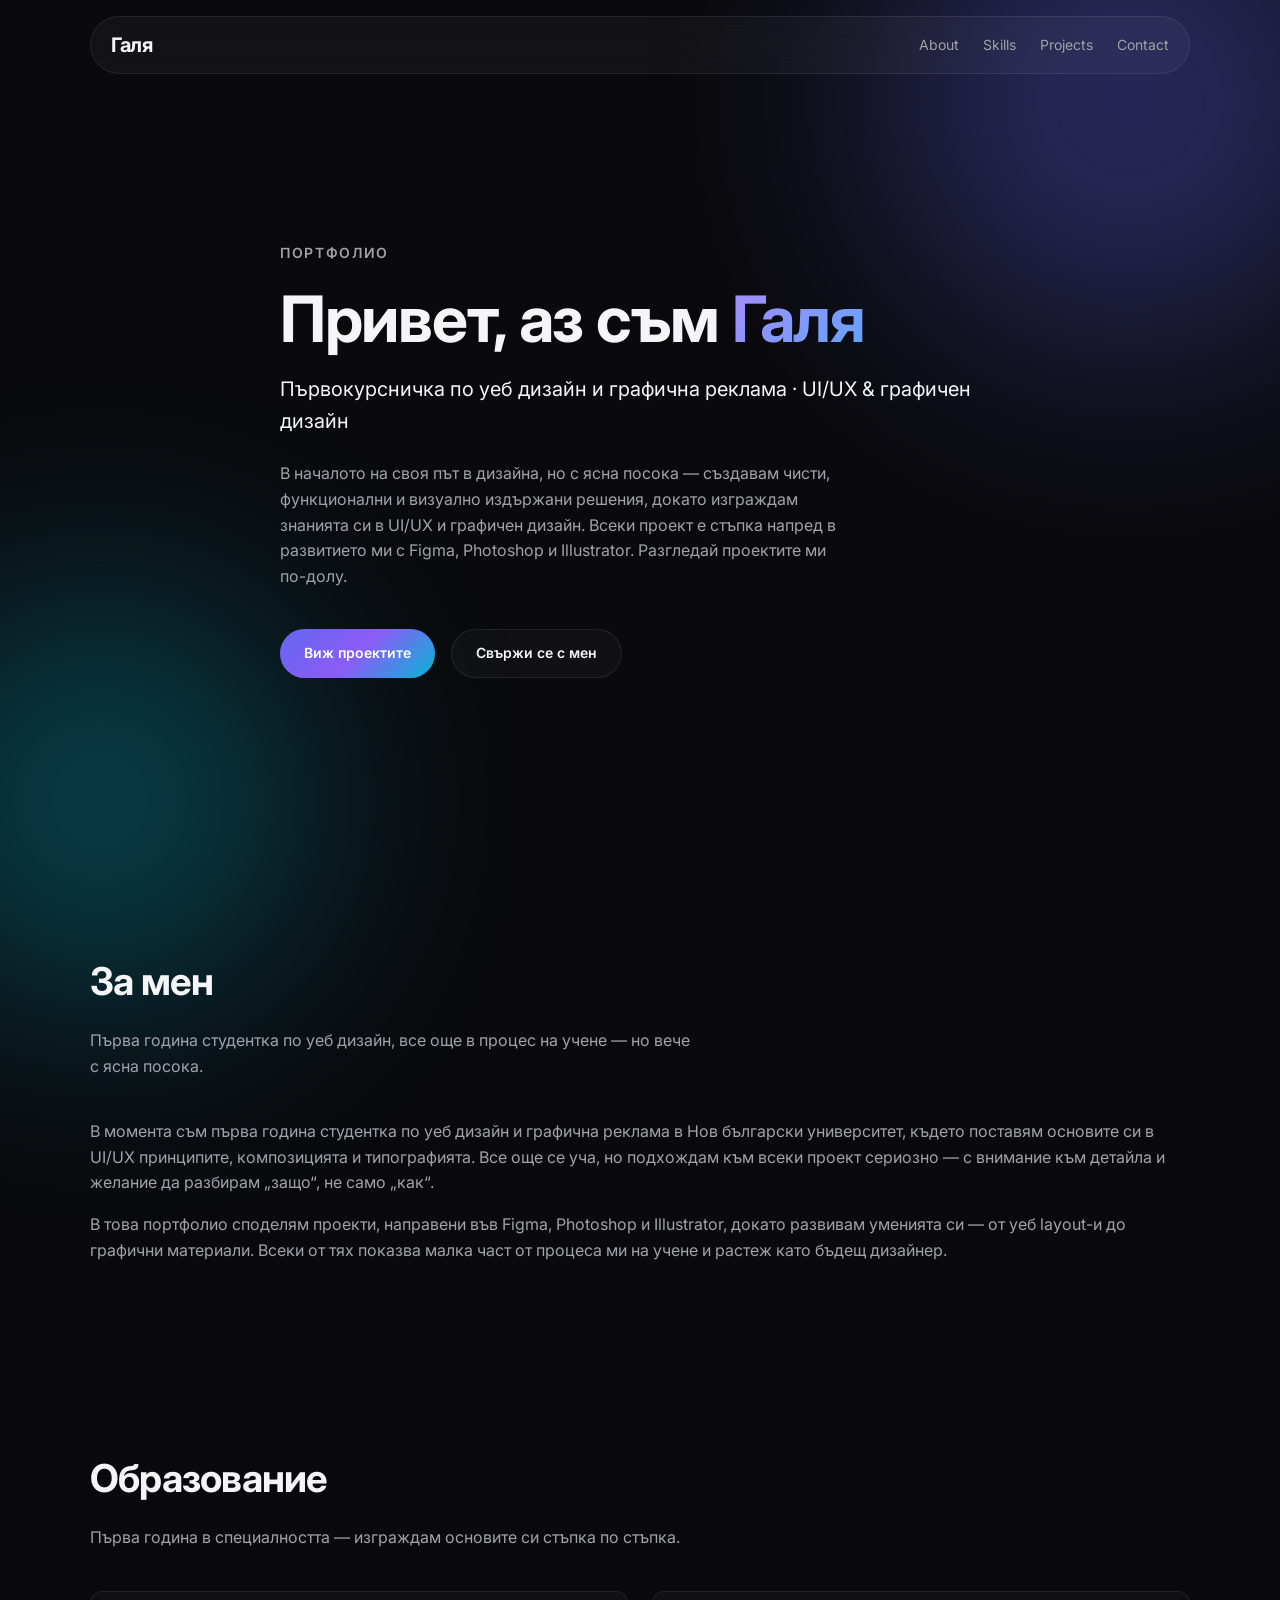
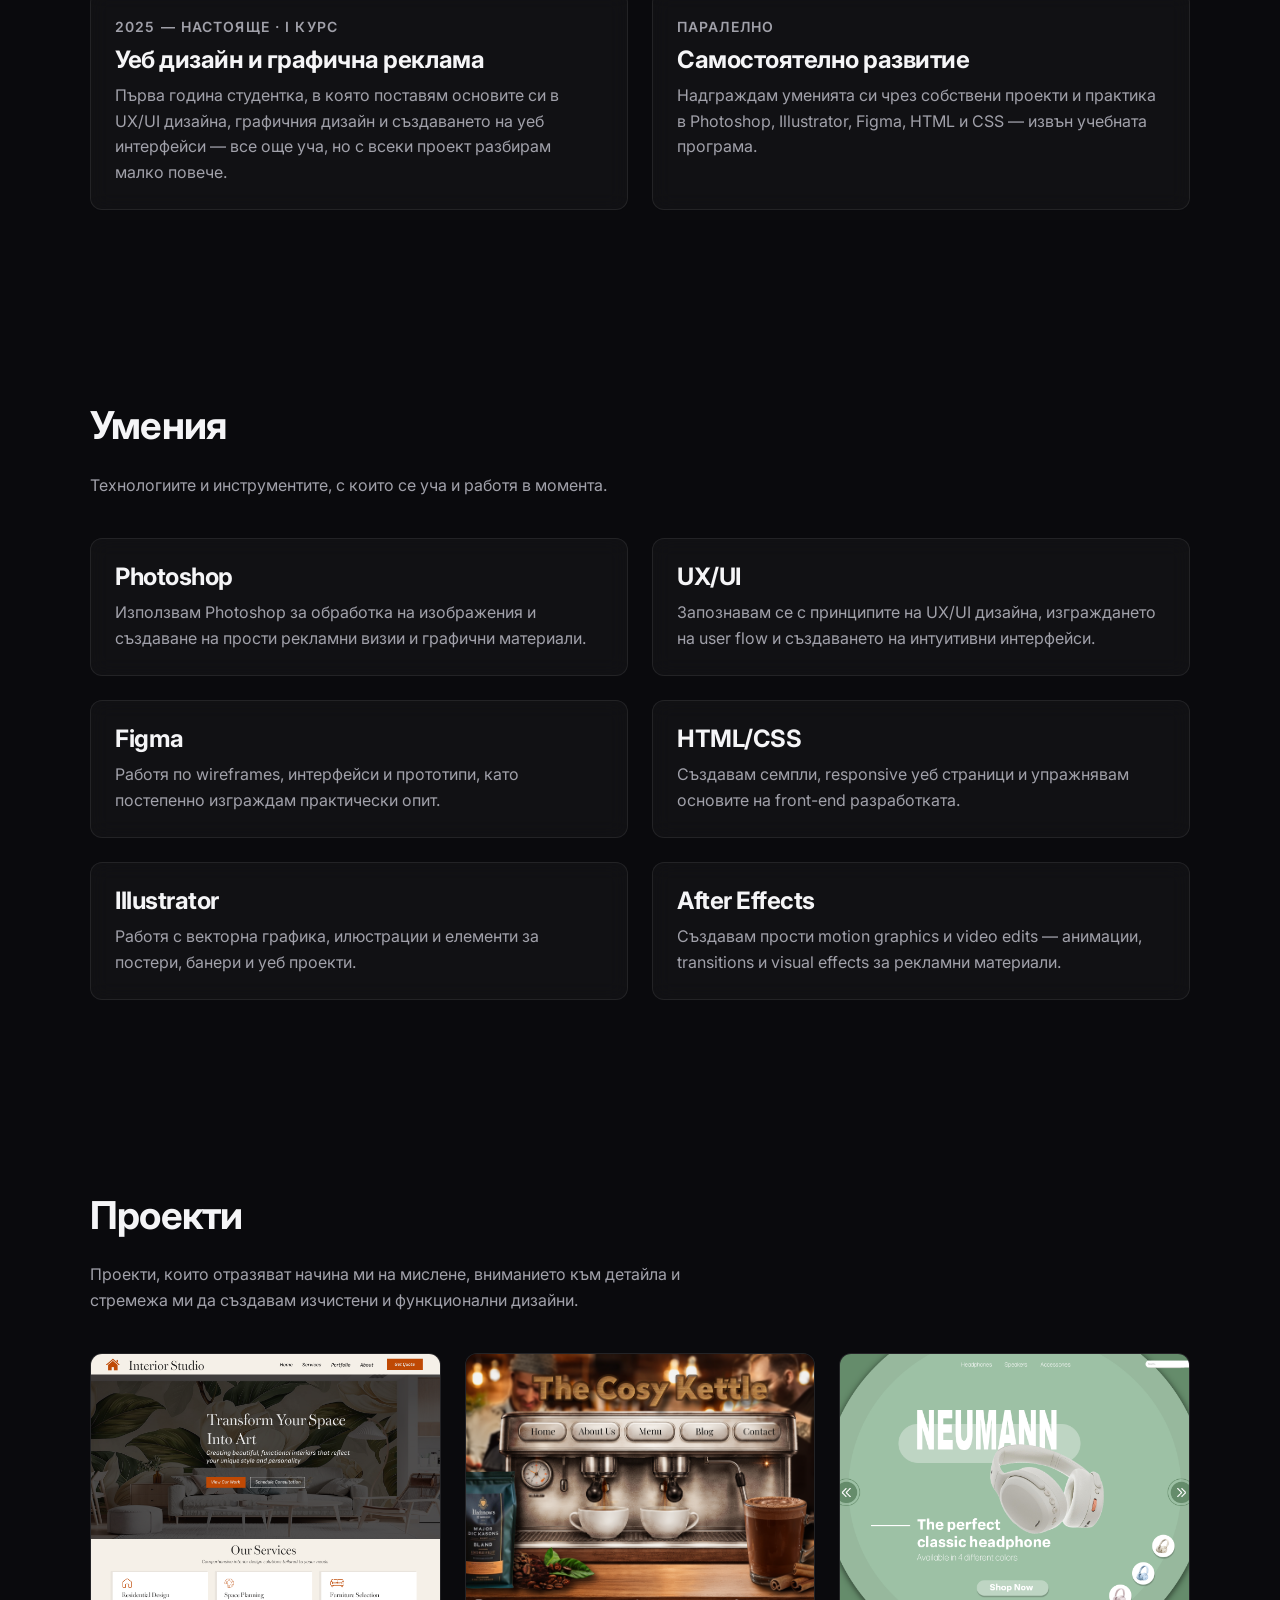
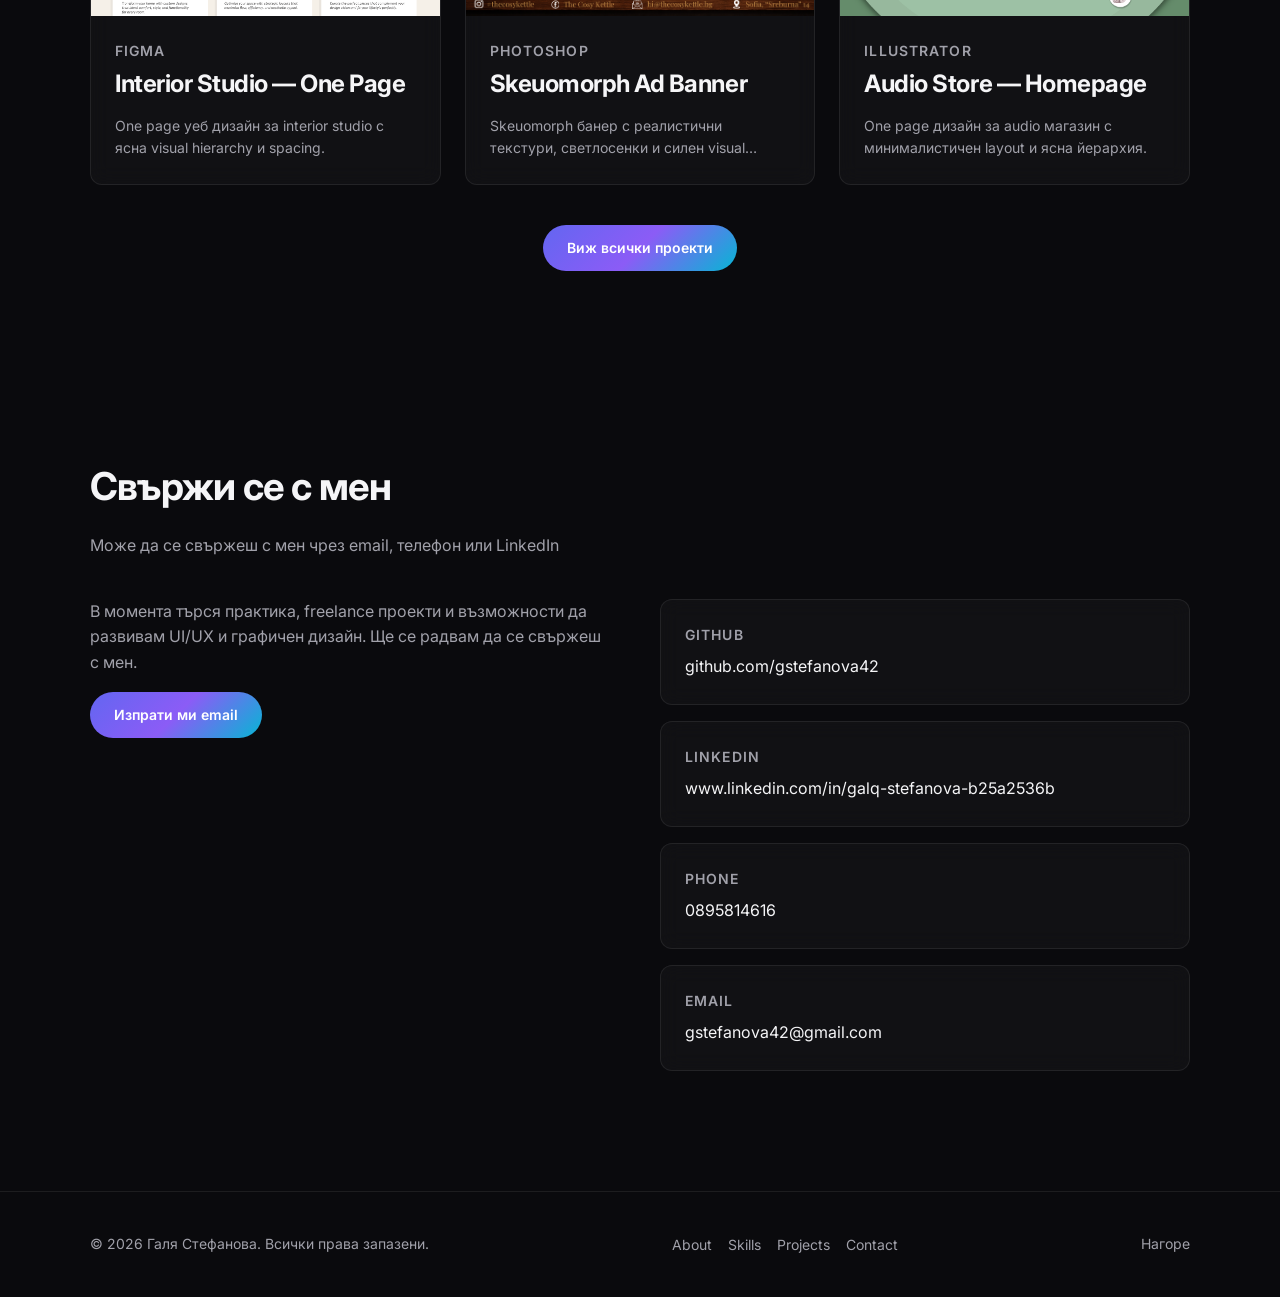
==== commit 5e97e26d: "Add mobile nav, scroll reveal, favicon, meta tags and refresh copy" ====
--- a/index.html
+++ b/index.html
@@ -2,6 +2,7 @@
 <html lang="en">
 
 <head>
+  <link rel="icon" href="assets/images/favicon.svg" type="image/svg+xml">
   <meta charset="UTF-8">
   <meta name="viewport" content="width=device-width, initial-scale=1.0">
   <title>Galya | Portfolio</title>
@@ -9,14 +10,24 @@
   <link rel="preconnect" href="https://fonts.gstatic.com" crossorigin>
   <link href="https://fonts.googleapis.com/css2?family=Inter:wght@400;500;600;700&display=swap" rel="stylesheet">
   <link rel="stylesheet" href="css/style.css">
+  <meta name="description"
+    content="Портфолио на Галя Стефанова - UI/UX и графичен дизайн. Проекти във Figma, Photoshop и Illustrator">
+  <meta property="og:title" content="Галя Стефанова | Портфолио">
+  <meta property="og:description"
+    content="Портфолио на студентка по уеб дизайн — one page layouts, постери, комикс и повече.">
+  <meta property="og:type" content="website">
+  <meta property="og:url" content="https://gstefanova42.github.io/">
 </head>
-
 <body>
   <header class="navbar">
     <div class="container navbar-inner">
       <a href="#" class="navbar-logo">Галя</a>
-
-      <nav aria-label="Main navigation">
+      <button type="button" class="navbar-toggle" aria-label="Отвори меню" aria-expanded="false" aria-controls="main-nav">
+        <span class="navbar-toggle-bar"></span>
+        <span class="navbar-toggle-bar"></span>
+        <span class="navbar-toggle-bar"></span>
+      </button>
+      <nav id="main-nav" aria-label="Main navigation">
         <ul class="navbar-links">
           <li><a href="#about">About</a></li>
           <li><a href="#skills">Skills</a></li>
@@ -26,14 +37,14 @@
       </nav>
       </div>
       </header>
-      <section id="hero" class="hero section">
+      <section id="hero" class="hero section reveal">
         <div class="container hero-content">
           <p class="hero-eyebrow">Портфолио</p>
       <h1>Привет, аз съм <span class="text-gradient">Галя</span></h1>
-      <p class="hero-tagline">Студентка, II курс - Уеб дизайн и графична реклама</p>
-      <p class="hero-description">Втора година студентка по уеб дизайн с фокус върху създаването на модерни,
-        функционални и
-        интуитивни дигитални преживявания. Разгледай моите проекти и развитието ми като бъдещ UI/UX дизайнер.
+      <p class="hero-tagline">Първокурсничка по уеб дизайн и графична реклама · UI/UX & графичен дизайн</p>
+      <p class="hero-description">В началото на своя път в дизайна, но с ясна посока — създавам чисти, функционални
+        и визуално издържани решения, докато изграждам знанията си в UI/UX и графичен дизайн. Всеки проект е стъпка
+        напред в развитието ми с Figma, Photoshop и Illustrator. Разгледай проектите ми по-долу.
       </p>
       <div class="hero-actions">
         <a class="btn btn-primary" href="projects.html">Виж проектите</a>
@@ -41,60 +52,51 @@
       </div>
     </div>
   </section>
-  <section id="about" class="about section">
+  <section id="about" class="about section reveal">
     <div class="container">
       <h2 class="section-title">За мен</h2>
       <p class="section-subtitle">
-        Студентка с интерес към UI/UX, уеб дизайн и визуална комуникация.
+        Първа година студентка по уеб дизайн, все още в процес на учене — но вече с ясна посока.
       </p>
   
-      <div class="about-grid">
-        <div class="about-text">
+      <div class="about-text">
           <p>
-            Уча уеб дизайн и графична реклама в Нов български университет и се стремя да съчетавам естетика
-            с ясна, usable структура. Харесва ми да мисля за целия потребителски
-            път — от първото впечатление до последния детайл.
+            В момента съм първа година студентка по уеб дизайн и графична реклама в Нов български университет,
+            където поставям основите си в UI/UX принципите, композицията и типографията. Все още се уча,
+            но подхождам към всеки проект сериозно — с внимание към детайла и желание да разбирам „защо“, не само
+            „как“.
           </p>
           <p>
-            В този портфолио сайт събирам проекти, с които показвам как мисля,
-            как подреждам информация и как развивам визуален стил.
+            В това портфолио споделям проекти, направени във Figma, Photoshop и Illustrator, докато развивам
+            уменията си — от уеб layout-и до графични материали. Всеки от тях показва малка част от процеса ми
+            на учене и растеж като бъдещ дизайнер.
           </p>
         </div>
-  
-        <div class="about-card card">
-          <p class="about-card-label">Проекти</p>
-          <ul class="about-list">
-            <li>One page layout</li>
-            <li>Постери</li>
-            <li>Комикс</li>
-          </ul>
-        </div>
-      </div>
-    </div>
-  </section>
-  <section class="study section">
+    </div>
+  </section>
+  <section class="study section reveal">
     <div class="container">
       <h2 class="section-title">Образование</h2>
       <p class="section-subtitle">
-        В момента изграждам основите си в уеб дизайна и дигиталните продукти.
+        Първа година в специалността — изграждам основите си стъпка по стъпка.
       </p>
       <div class="study-grid">
         <article class="card study-card">
-          <p class="study-card-eyebrow">2025 - до сега</p>
+          <p class="study-card-eyebrow">2025 — настояще · I курс</p>
           <h3>Уеб дизайн и графична реклама</h3>
-          <p>Втора година студентка, където изучавам основите на UX/UI дизайна, графичния дизайн и създаването на уеб
-            интерфейси.</p>
+          <p>Първа година студентка, в която поставям основите си в UX/UI дизайна, графичния дизайн и създаването на
+            уеб интерфейси — все още уча, но с всеки проект разбирам малко повече.</p>
         </article>
         <article class="card study-card">
           <p class="study-card-eyebrow">Паралелно</p>
-          <h3>Самостоятелна практика</h3>
-          <p>Развивам уменията си чрез лични проекти, упражнения във Photoshop, Illustrator, Figma и практика с HTML и CSS
-            извън университета.</p>
-        </article>
-      </div>
-    </div>
-  </section>
-  <section id="skills" class="skills section">
+          <h3>Самостоятелно развитие</h3>
+          <p>Надграждам уменията си чрез собствени проекти и практика в Photoshop, Illustrator, Figma, HTML и CSS —
+            извън учебната програма.</p>
+        </article>
+      </div>
+    </div>
+  </section>
+  <section id="skills" class="skills section reveal">
     <div class="container">
       <h2 class="section-title">Умения</h2>
       <p class="section-subtitle">
@@ -119,10 +121,18 @@
           <h3>HTML/CSS</h3>
           <p>Създавам семпли, responsive уеб страници и упражнявам основите на front-end разработката.</p>
         </li>
+        <li class="card skill-card">
+          <h3>Illustrator</h3>
+          <p>Работя с векторна графика, илюстрации и елементи за постери, банери и уеб проекти.</p>
+        </li>
+        <li class="card skill-card">
+          <h3>After Effects</h3>
+          <p>Създавам прости motion graphics и video edits — анимации, transitions и visual effects за рекламни материали.</p>
+        </li>
       </ul>
     </div>
   </section>
-  <section id="projects" class="featured section">
+  <section id="projects" class="featured section reveal">
     <div class="container">
       <h2 class="section-title">Проекти</h2>
       <p class="section-subtitle">
@@ -130,39 +140,39 @@
         функционални дизайни.
       </p>
       <div class="featured-grid">
-        <article class="card project-card" tabindex="0" role="button" data-title="One page layout" data-tag="Figma"
+        <article class="card project-card" tabindex="0" role="button" data-title="Interior Studio — One Page" data-tag="Figma"
           data-image="assets/images/one-page-interior.png"
-          data-description="One page уеб дизайн за interior studio. Работих върху ясна visual hierarchy и последователен spacing между секциите. Проектът е направен в Figma — wireframe, UI layout и color palette. Фокусът беше върху hero секция, услуги и контакт. Използвах grid и auto layout за по-лесна адаптация към mobile view.">
+          data-description="One page уеб дизайн за interior studio, направен в Figma. Като част от процеса на учене, работих стъпка по стъпка — първо wireframe, после UI layout и color palette, докато разбирах как отделните елементи се съчетават в цялостен дизайн. Фокусирах се върху ясна visual hierarchy и последователен spacing между секциите (hero, услуги, контакт), за да изглежда страницата подредена и лесна за разчитане. Използвах grid и auto layout, за да разбера по-добре как се адаптира дизайн към mobile view — този проект ме научи много за структурата на one page сайтове.">
           <div class="project-card-image">
-            <img src="assets/images/one-page-interior.png" alt="One page layout">
+            <img src="assets/images/one-page-interior.png" alt="Interior Studio — One Page">
           </div>
           <div class="project-card-body">
             <p class="project-card-tag">Figma</p>
-            <h3>One page layout</h3>
+            <h3>Interior Studio — One Page</h3>
             <p class="project-card-preview">One page уеб дизайн за interior studio с ясна visual hierarchy и spacing.</p>
           </div>
         </article>
-        <article class="card project-card" tabindex="0" role="button" data-title="Banner — Skeuomorph design"
+        <article class="card project-card" tabindex="0" role="button" data-title="Skeuomorph Ad Banner"
           data-tag="Photoshop" data-image="assets/images/Scewmorph.png"
-          data-description="Рекламен банер в skeuomorph стил с реалистични текстури, светлосенки и усещане за дълбочина. Проектът е направен в Photoshop — layers, masks и blending modes. Комбинирах композиция, типография и color contrast за ясен рекламен формат.">
+          data-description="Рекламен банер в skeuomorph стил, направен в Photoshop като упражнение за работа с текстури и светлосенки. Целта беше да пресъздам усещане за дълбочина и физически материал в дигитален формат — нещо, което все още изучавам и развивам. Работих с layers, masks и blending modes, тествайки различни комбинации, докато не постигнах резултат, който да изглежда реалистичен. Обърнах специално внимание на композицията, типографията и color contrast, за да е ясно съобщението на банера дори при бърз поглед.">
           <div class="project-card-image">
-            <img src="assets/images/Scewmorph.png" alt="Banner — Skeuomorph design">
+            <img src="assets/images/Scewmorph.png" alt="Skeuomorph Ad Banner">
           </div>
           <div class="project-card-body">
             <p class="project-card-tag">Photoshop</p>
-            <h3>Banner — Skeuomorph design</h3>
+            <h3>Skeuomorph Ad Banner</h3>
             <p class="project-card-preview">Skeuomorph банер с реалистични текстури, светлосенки и силен visual accent.</p>
           </div>
         </article>
-        <article class="card project-card" tabindex="0" role="button" data-title="Audio store - web design"
+        <article class="card project-card" tabindex="0" role="button" data-title="Audio Store — Homepage"
           data-tag="Illustrator" data-image="assets/images/6.png"
-          data-description="One page уеб дизайн за онлайн магазин за слушалки и audio аксесоари. Проектът е направен в Illustrator — векторни икони, продуктови блокове и последователна типография. Подредих hero секцията, категориите и CTA бутоните за ясен user flow.">
+          data-description="One page уеб дизайн за онлайн магазин за слушалки и audio аксесоари, направен в Illustrator. Избрах този проект, за да упражня работа с векторна графика в контекста на уеб дизайн — създадох собствени икони и продуктови блокове вместо да ползвам готови елементи. Подредих hero секцията, категориите продукти и CTA бутоните с цел ясен и логичен user flow, така че потребителят лесно да намери и разгледа продукт. Работих и върху последователна типография между секциите, за да звучи дизайнът завършен, въпреки че съм все още в процес на учене на UI принципите.">
           <div class="project-card-image">
-            <img src="assets/images/6.png" alt="Audio store - web design">
+            <img src="assets/images/6.png" alt="Audio Store — Homepage">
           </div>
           <div class="project-card-body">
             <p class="project-card-tag">Illustrator</p>
-            <h3>Audio store - web design</h3>
+            <h3>Audio Store — Homepage</h3>
             <p class="project-card-preview">One page дизайн за audio магазин с минималистичен layout и ясна йерархия.</p>
           </div>
         </article>
@@ -173,7 +183,7 @@
       </div>
     </div>
   </section>
-  <section id="contact" class="contact section">
+  <section id="contact" class="contact section reveal">
     <div class="container">
       <h2 class="section-title">Свържи се с мен</h2>
       <p class="section-subtitle">Може да се свържеш с мен чрез email, телефон или LinkedIn</p>
--- a/css/style.css
+++ b/css/style.css
@@ -651,4 +651,127 @@
   .contact-card:hover {
     transform: translateY(-3px);
     border-color: rgba(255, 255, 255, 0.16);
+  }
+
+  .navbar-toggle {
+    display: none;
+    flex-direction: column;
+    justify-content: center;
+    gap: 5px;
+    width: 2.5rem;
+    height: 2.5rem;
+    padding: 0;
+    border: 1px solid var(--border);
+    border-radius: var(--radius-sm);
+    background: rgba(255, 255, 255, 0.04);
+    cursor: pointer;
+  }
+
+  .navbar-toggle-bar {
+    display: block;
+    width: 1.25rem;
+    height: 2px;
+    margin-inline: auto;
+    background: var(--text);
+    transition: transform 0.2s ease, opacity 0.2s ease;
+  }
+
+  @media (max-width: 768px) {
+    .navbar-toggle {
+        display: flex;
+    }
+
+    .navbar-inner {
+        flex-wrap: wrap;
+        align-items: center;
+    }
+
+    #main-nav {
+        display: none;
+        width: 100%;
+        order: 3;
+        padding-top: var(--space-sm);
+    }
+
+    #main-nav.is-open {
+        display: block;
+    }
+
+    .navbar-links {
+        flex-direction: column;
+        align-items: flex-start;
+        gap: var(--space-sm);
+    }
+
+    .navbar-links a {
+        display: block;
+        width: 100%;
+        padding: 0.35rem 0;
+    }
+  }
+
+  .navbar-toggle.is-active .navbar-toggle-bar:nth-child(1) {
+    transform: translateY(7px) rotate(45deg);
+  }
+
+  .navbar-toggle.is-active .navbar-toggle-bar:nth-child(2) {
+    opacity: 0;
+  }
+
+  .navbar-toggle.is-active .navbar-toggle-bar:nth-child(3) {
+    transform: translateY(-7px) rotate(-45deg);
+  }
+
+  .reveal {
+    opacity: 0;
+    transform: translateY(24px);
+    transition: opacity 0.6s ease, transform 0.6s ease;
+  }
+
+  .reveal.is-visible {
+    opacity: 1;
+    transform: translateY(0);
+  }
+
+  @media (prefers-reduced-motion: reduce) {
+    .reveal {
+        opacity: 1;
+        transform: none;
+        transition: none;
+    }
+  }
+
+  a:focus-visible,
+  button:focus-visible,
+  .project-card:focus-visible {
+    outline: 2px solid #a78bfa;
+    outline-offset: 3px;
+  }
+
+  .navbar-toggle:focus-visible {
+    outline: 2px solid #a78bfa;
+    outline-offset: 2px;
+  }
+
+  @media (max-width: 768px) {
+    .hero {
+        min-height: auto;
+        padding-block: var(--space-xl);
+    }
+
+    .hero-description {
+        max-width: 100%;
+    }
+
+    .section {
+        padding-block: var(--space-xl);
+    }
+
+    .project-modal {
+        padding: var(--space-sm);
+    }
+
+    .project-modal-image {
+        max-height: 50vh;
+    }
   }
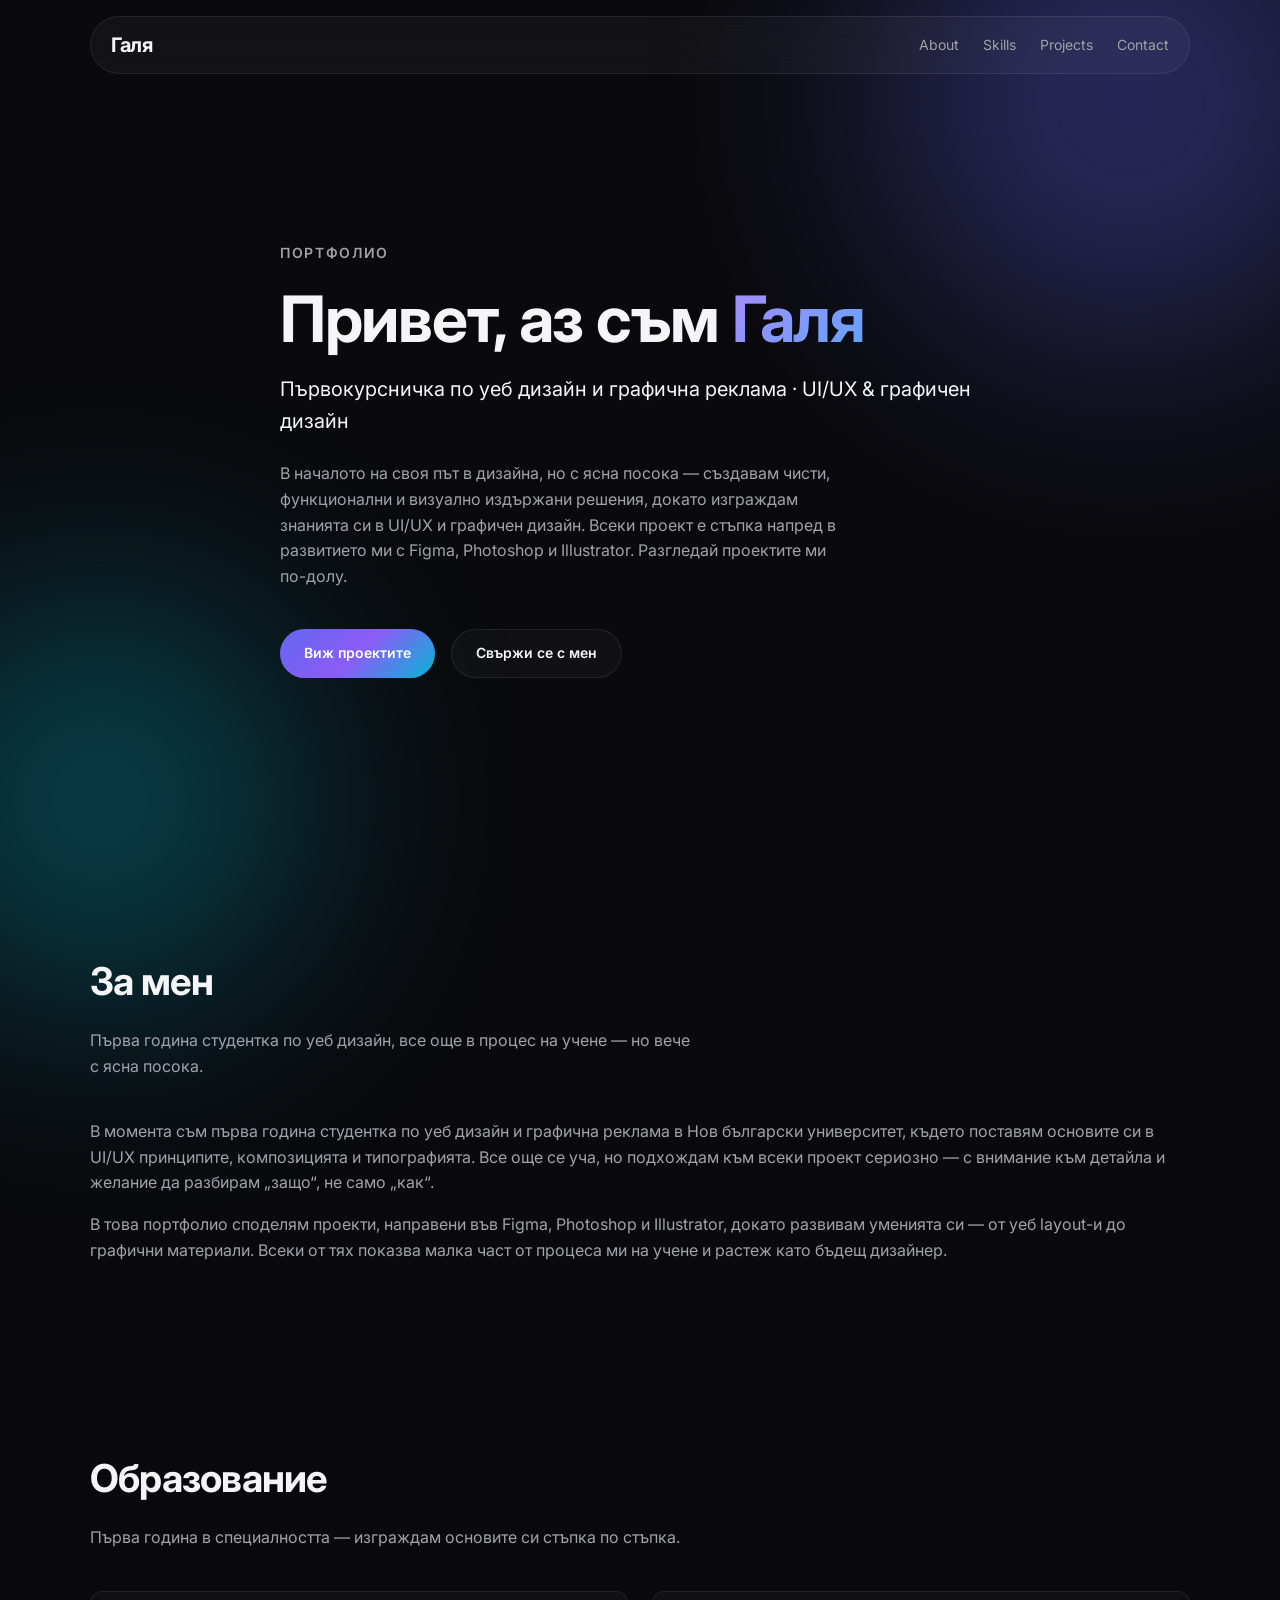
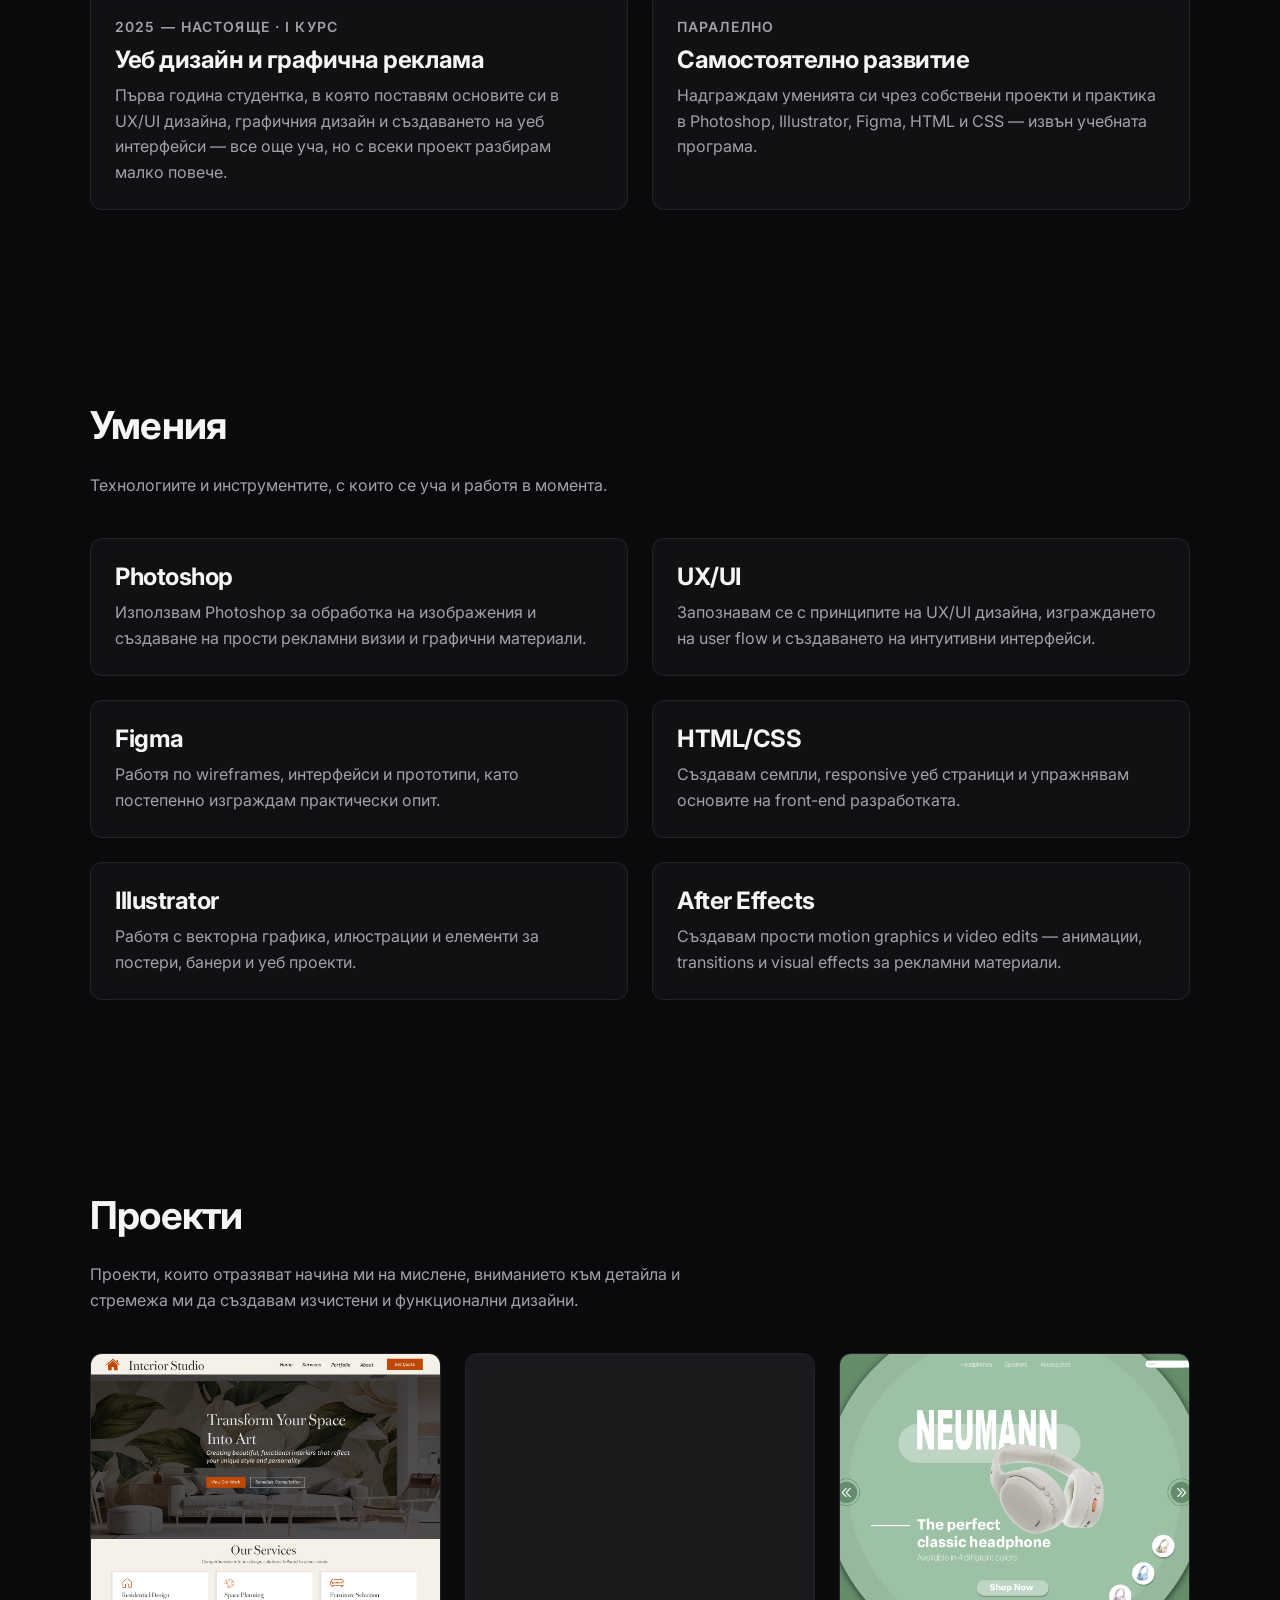
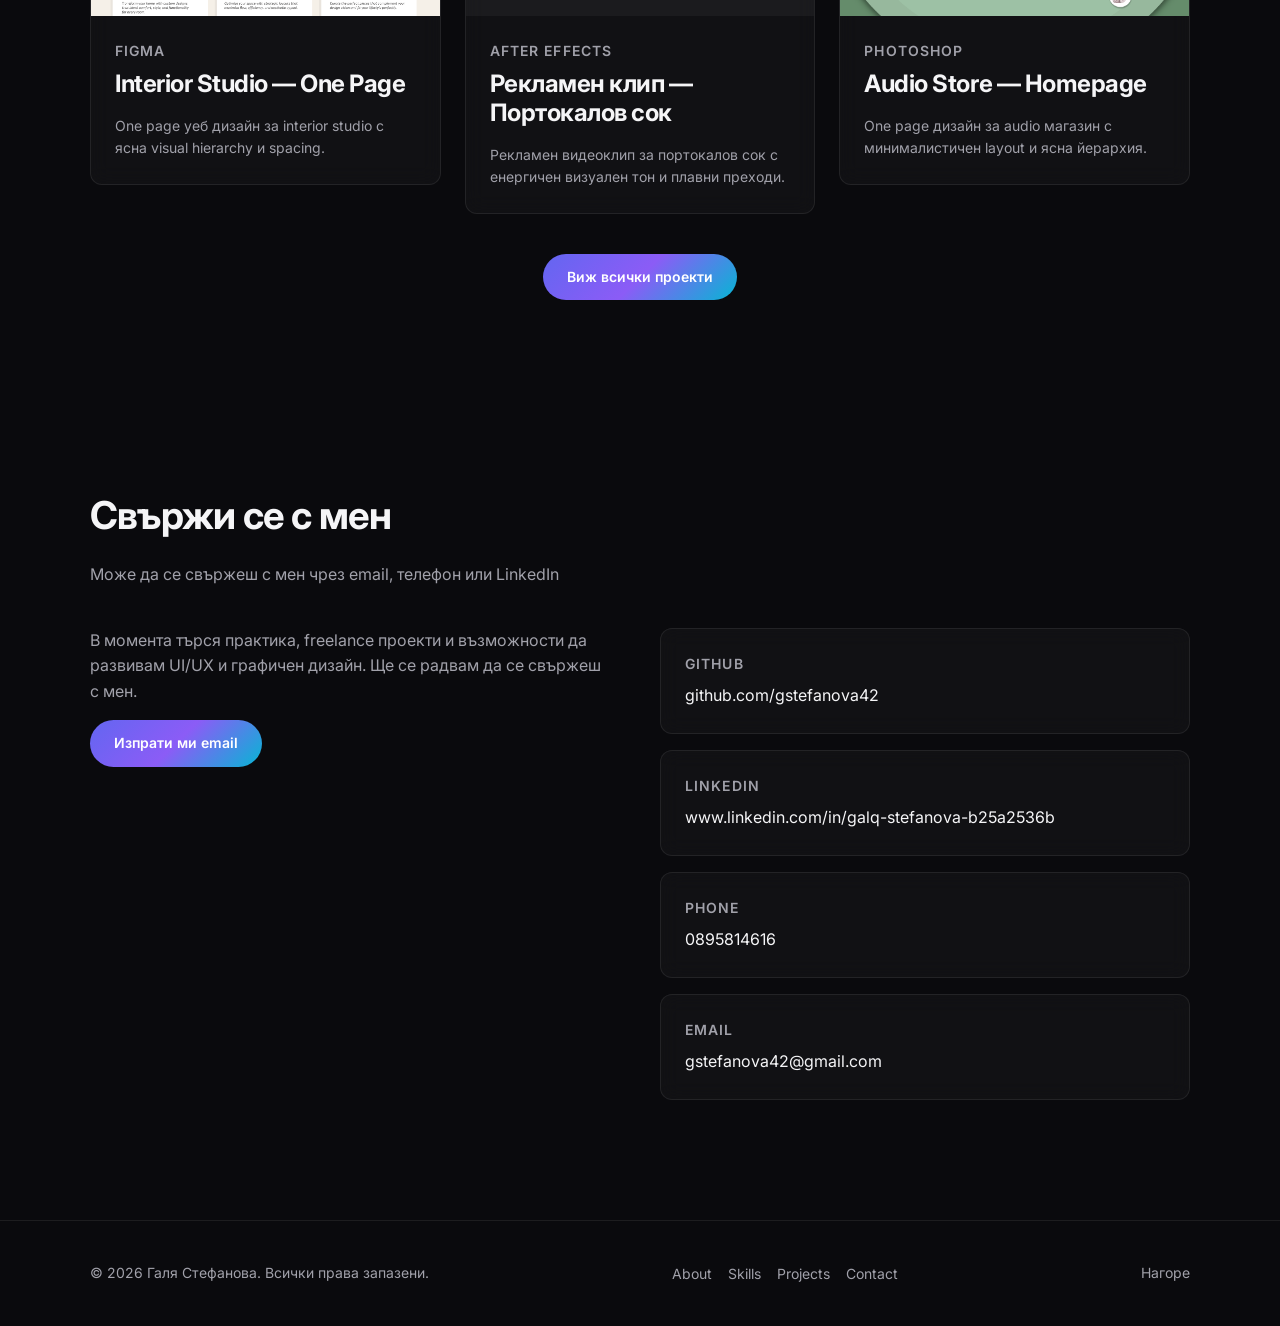
==== commit 2035eafe: "Improve mobile layout and add featured video project on the homepage. Replace the banner card with a" ====
--- a/index.html
+++ b/index.html
@@ -152,26 +152,27 @@
             <p class="project-card-preview">One page уеб дизайн за interior studio с ясна visual hierarchy и spacing.</p>
           </div>
         </article>
-        <article class="card project-card" tabindex="0" role="button" data-title="Skeuomorph Ad Banner"
-          data-tag="Photoshop" data-image="assets/images/Scewmorph.png"
-          data-description="Рекламен банер в skeuomorph стил, направен в Photoshop като упражнение за работа с текстури и светлосенки. Целта беше да пресъздам усещане за дълбочина и физически материал в дигитален формат — нещо, което все още изучавам и развивам. Работих с layers, masks и blending modes, тествайки различни комбинации, докато не постигнах резултат, който да изглежда реалистичен. Обърнах специално внимание на композицията, типографията и color contrast, за да е ясно съобщението на банера дори при бърз поглед.">
+        <article class="card project-card" tabindex="0" role="button" data-title="Рекламен клип — Портокалов сок"
+          data-tag="After Effects" data-image="assets/images/orange_juice_1920x1080.mp4"
+          data-description="Кратък рекламен видеоклип за портокалов сок, създаден в After Effects. Работих върху движеща се графика, плавни преходи и цветова обработка, за да предам свеж и енергичен тон на продукта. Този проект ми показа колко важни са ритъмът и времето на анимацията за въздействието на рекламно видео — все още развивам уменията си в motion design и визуално разказване.">
           <div class="project-card-image">
-            <img src="assets/images/Scewmorph.png" alt="Skeuomorph Ad Banner">
+            <video class="project-card-video" src="assets/images/orange_juice_1920x1080.mp4" muted loop playsinline
+              preload="metadata" autoplay aria-label="Рекламен клип — Портокалов сок"></video>
+          </div>
+          <div class="project-card-body">
+            <p class="project-card-tag">After Effects</p>
+            <h3>Рекламен клип — Портокалов сок</h3>
+            <p class="project-card-preview">Рекламен видеоклип за портокалов сок с енергичен визуален тон и плавни преходи.</p>
+          </div>
+        </article>
+        <article class="card project-card" tabindex="0" role="button" data-title="Audio Store — Homepage"
+          data-tag="Photoshop" data-image="assets/images/6.png"
+          data-description="One page уеб дизайн за онлайн магазин за слушалки и audio аксесоари, направен в Photoshop. Избрах този проект, за да упражня работа със слоеве, маски и композиция в контекста на уеб дизайн — създадох собствени визуални елементи и продуктови блокове вместо да ползвам готови шаблони. Подредих hero секцията, категориите продукти и CTA бутоните с цел ясен и логичен user flow, така че потребителят лесно да намери и разгледа продукт. Работих и върху последователна типография между секциите, за да звучи дизайнът завършен, въпреки че съм все още в процес на учене на UI принципите.">
+          <div class="project-card-image">
+            <img src="assets/images/6.png" alt="Audio Store — Homepage">
           </div>
           <div class="project-card-body">
             <p class="project-card-tag">Photoshop</p>
-            <h3>Skeuomorph Ad Banner</h3>
-            <p class="project-card-preview">Skeuomorph банер с реалистични текстури, светлосенки и силен visual accent.</p>
-          </div>
-        </article>
-        <article class="card project-card" tabindex="0" role="button" data-title="Audio Store — Homepage"
-          data-tag="Illustrator" data-image="assets/images/6.png"
-          data-description="One page уеб дизайн за онлайн магазин за слушалки и audio аксесоари, направен в Illustrator. Избрах този проект, за да упражня работа с векторна графика в контекста на уеб дизайн — създадох собствени икони и продуктови блокове вместо да ползвам готови елементи. Подредих hero секцията, категориите продукти и CTA бутоните с цел ясен и логичен user flow, така че потребителят лесно да намери и разгледа продукт. Работих и върху последователна типография между секциите, за да звучи дизайнът завършен, въпреки че съм все още в процес на учене на UI принципите.">
-          <div class="project-card-image">
-            <img src="assets/images/6.png" alt="Audio Store — Homepage">
-          </div>
-          <div class="project-card-body">
-            <p class="project-card-tag">Illustrator</p>
             <h3>Audio Store — Homepage</h3>
             <p class="project-card-preview">One page дизайн за audio магазин с минималистичен layout и ясна йерархия.</p>
           </div>
@@ -241,6 +242,7 @@
       <button type="button" class="project-modal-close" data-close-modal aria-label="Затвори">&times;</button>
       <div class="project-modal-image-wrap">
         <img class="project-modal-image" src="" alt="Project image">
+        <video class="project-modal-video" hidden playsinline controls></video>
       </div>
       <div class="project-modal-body">
         <p class="project-card-tag project-modal-tag"></p>
--- a/css/style.css
+++ b/css/style.css
@@ -44,6 +44,8 @@
 
 html {
     scroll-behavior: smooth;
+    -webkit-text-size-adjust: 100%;
+    text-size-adjust: 100%;
 }
 
 img{
@@ -68,6 +70,8 @@
     background-color: var(--bg);
     min-height: 100vh;
     overflow-x: hidden;
+    padding-left: env(safe-area-inset-left);
+    padding-right: env(safe-area-inset-right);
 }
 
 body::before,
@@ -149,6 +153,7 @@
     align-items: center;
     justify-content: center;
     gap: var(--space-xs);
+    min-height: 44px;
     padding: 0.75rem 1.5rem;
     border-radius: var(--radius-lg);
     font-weight: 600;
@@ -156,8 +161,10 @@
     transition: transform 0.2s ease, opacity 0.2s ease;
 }
 
-.btn:hover {
-    transform: translateY(-2px);
+@media (hover: hover) {
+    .btn:hover {
+        transform: translateY(-2px);
+    }
 }
 
 .btn-primary {
@@ -356,10 +363,12 @@
     transition: transform 0.32s ease, border-color 0.2s ease;
 }
 
-.study-card:hover,
-.skill-card:hover {
-    transform: translateY(-4px);
-    border-color: rgba(255, 255, 255, 0.1);
+@media (hover: hover) {
+    .study-card:hover,
+    .skill-card:hover {
+        transform: translateY(-4px);
+        border-color: rgba(255, 255, 255, 0.1);
+    }
 }
 
 .featured-grid {
@@ -373,11 +382,18 @@
     overflow: hidden;
     padding: 0;
     transition: transform 0.25s ease, box-shadow 0.25s ease;
-}
-
-.project-card:hover {
-    transform: scale(1.03);
-    box-shadow: 0 12px 40px rgba(0, 0, 0, 0.35);
+    -webkit-tap-highlight-color: transparent;
+}
+
+@media (hover: hover) {
+    .project-card:hover {
+        transform: scale(1.03);
+        box-shadow: 0 12px 40px rgba(0, 0, 0, 0.35);
+    }
+}
+
+.project-card:active {
+    transform: scale(0.98);
 }
 
 .project-card-image {
@@ -393,6 +409,14 @@
     display: block;
 }
 
+.project-card-video {
+    width: 100%;
+    height: 100%;
+    object-fit: cover;
+    display: block;
+    pointer-events: none;
+}
+
 .project-card-body {
     padding: var(--space-md);
 }
@@ -436,7 +460,13 @@
     overflow: hidden;
 }
 
-@media (max-width: 900px) {
+@media (max-width: 1024px) {
+    .featured-grid {
+        grid-template-columns: repeat(2, minmax(0, 1fr));
+    }
+}
+
+@media (max-width: 600px) {
     .featured-grid {
         grid-template-columns: 1fr;
     }
@@ -544,6 +574,20 @@
     margin-inline: auto;
 }
 
+.project-modal-image[hidden],
+.project-modal-video[hidden] {
+    display: none;
+}
+
+.project-modal-video {
+    width: 100%;
+    max-height: 75vh;
+    object-fit: contain;
+    display: block;
+    margin-inline: auto;
+    background: #000;
+}
+
 .project-modal-body {
     padding: var(--space-md);
 }
@@ -644,13 +688,15 @@
 }
 }
 
-.contact-card {
+  .contact-card {
     transition: transform 0.2s ease, border-color 0.2s ease;
   }
-  
-  .contact-card:hover {
-    transform: translateY(-3px);
-    border-color: rgba(255, 255, 255, 0.16);
+
+  @media (hover: hover) {
+    .contact-card:hover {
+        transform: translateY(-3px);
+        border-color: rgba(255, 255, 255, 0.16);
+    }
   }
 
   .navbar-toggle {
@@ -754,24 +800,99 @@
   }
 
   @media (max-width: 768px) {
+    .container {
+        width: min(100% - 1.5rem, var(--container-max));
+    }
+
+    .navbar {
+        top: var(--space-xs);
+        padding-inline: var(--space-xs);
+    }
+
+    .navbar-inner {
+        padding: 0.65rem 1rem;
+    }
+
     .hero {
         min-height: auto;
         padding-block: var(--space-xl);
     }
 
+    .hero-tagline {
+        font-size: var(--text-base);
+    }
+
     .hero-description {
         max-width: 100%;
     }
 
+    .hero-actions {
+        flex-direction: column;
+        align-items: stretch;
+    }
+
+    .hero-actions .btn {
+        width: 100%;
+    }
+
     .section {
         padding-block: var(--space-xl);
     }
 
+    .section-subtitle {
+        max-width: 100%;
+    }
+
     .project-modal {
         padding: var(--space-sm);
-    }
-
-    .project-modal-image {
-        max-height: 50vh;
+        align-items: flex-end;
+    }
+
+    .project-modal-dialog {
+        max-height: 92vh;
+        border-radius: var(--radius-md) var(--radius-md) 0 0;
+    }
+
+    .project-modal-image-wrap {
+        min-height: auto;
+    }
+
+    .project-modal-image,
+    .project-modal-video {
+        max-height: 45vh;
+    }
+
+    .project-modal-body {
+        padding: var(--space-sm) var(--space-md) var(--space-md);
+    }
+
+    .navbar-links a {
+        min-height: 44px;
+        display: flex;
+        align-items: center;
+        padding: 0.5rem 0;
+    }
+
+    .site-footer-inner {
+        gap: var(--space-sm);
+    }
+
+    .site-footer-links {
+        flex-direction: column;
+        align-items: flex-start;
+    }
+  }
+
+  @media (max-width: 480px) {
+    h3 {
+        font-size: var(--text-lg);
+    }
+
+    .section {
+        padding-block: var(--space-lg);
+    }
+
+    .project-card-body {
+        padding: var(--space-sm);
     }
   }
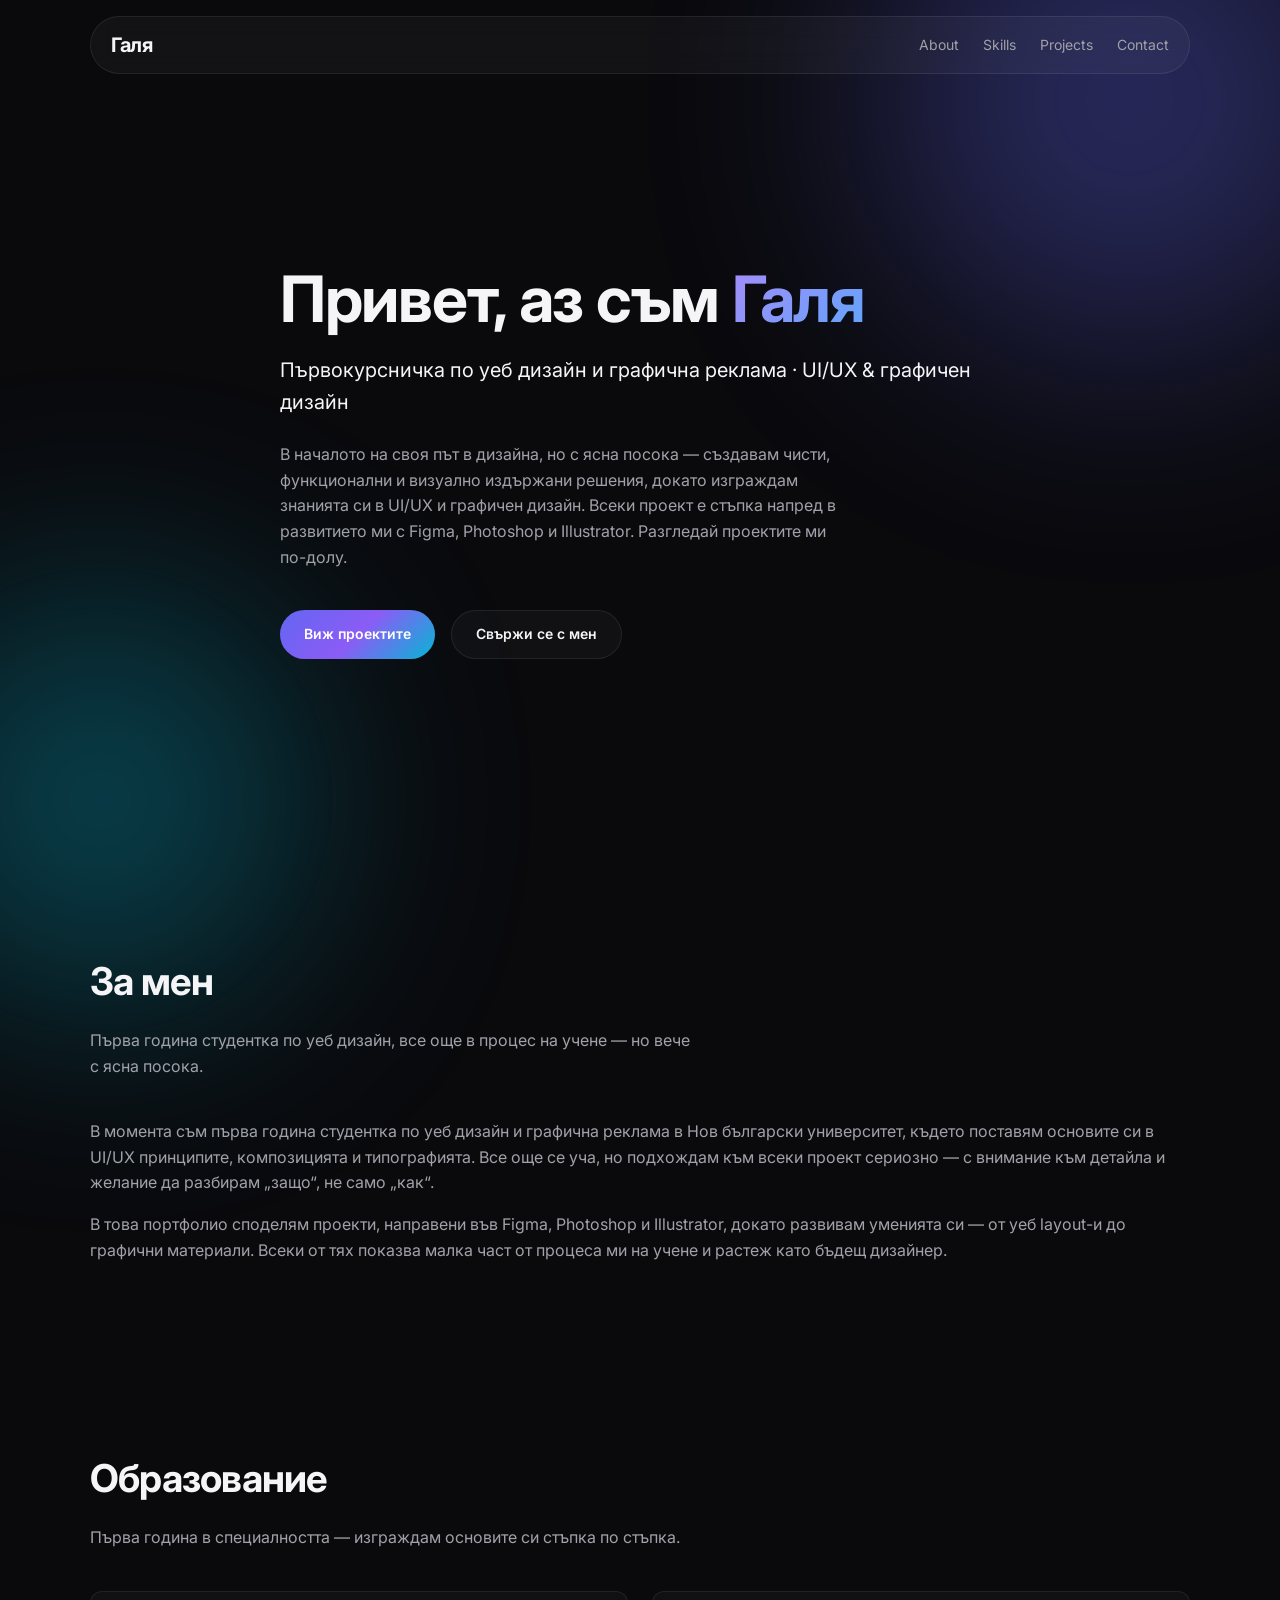
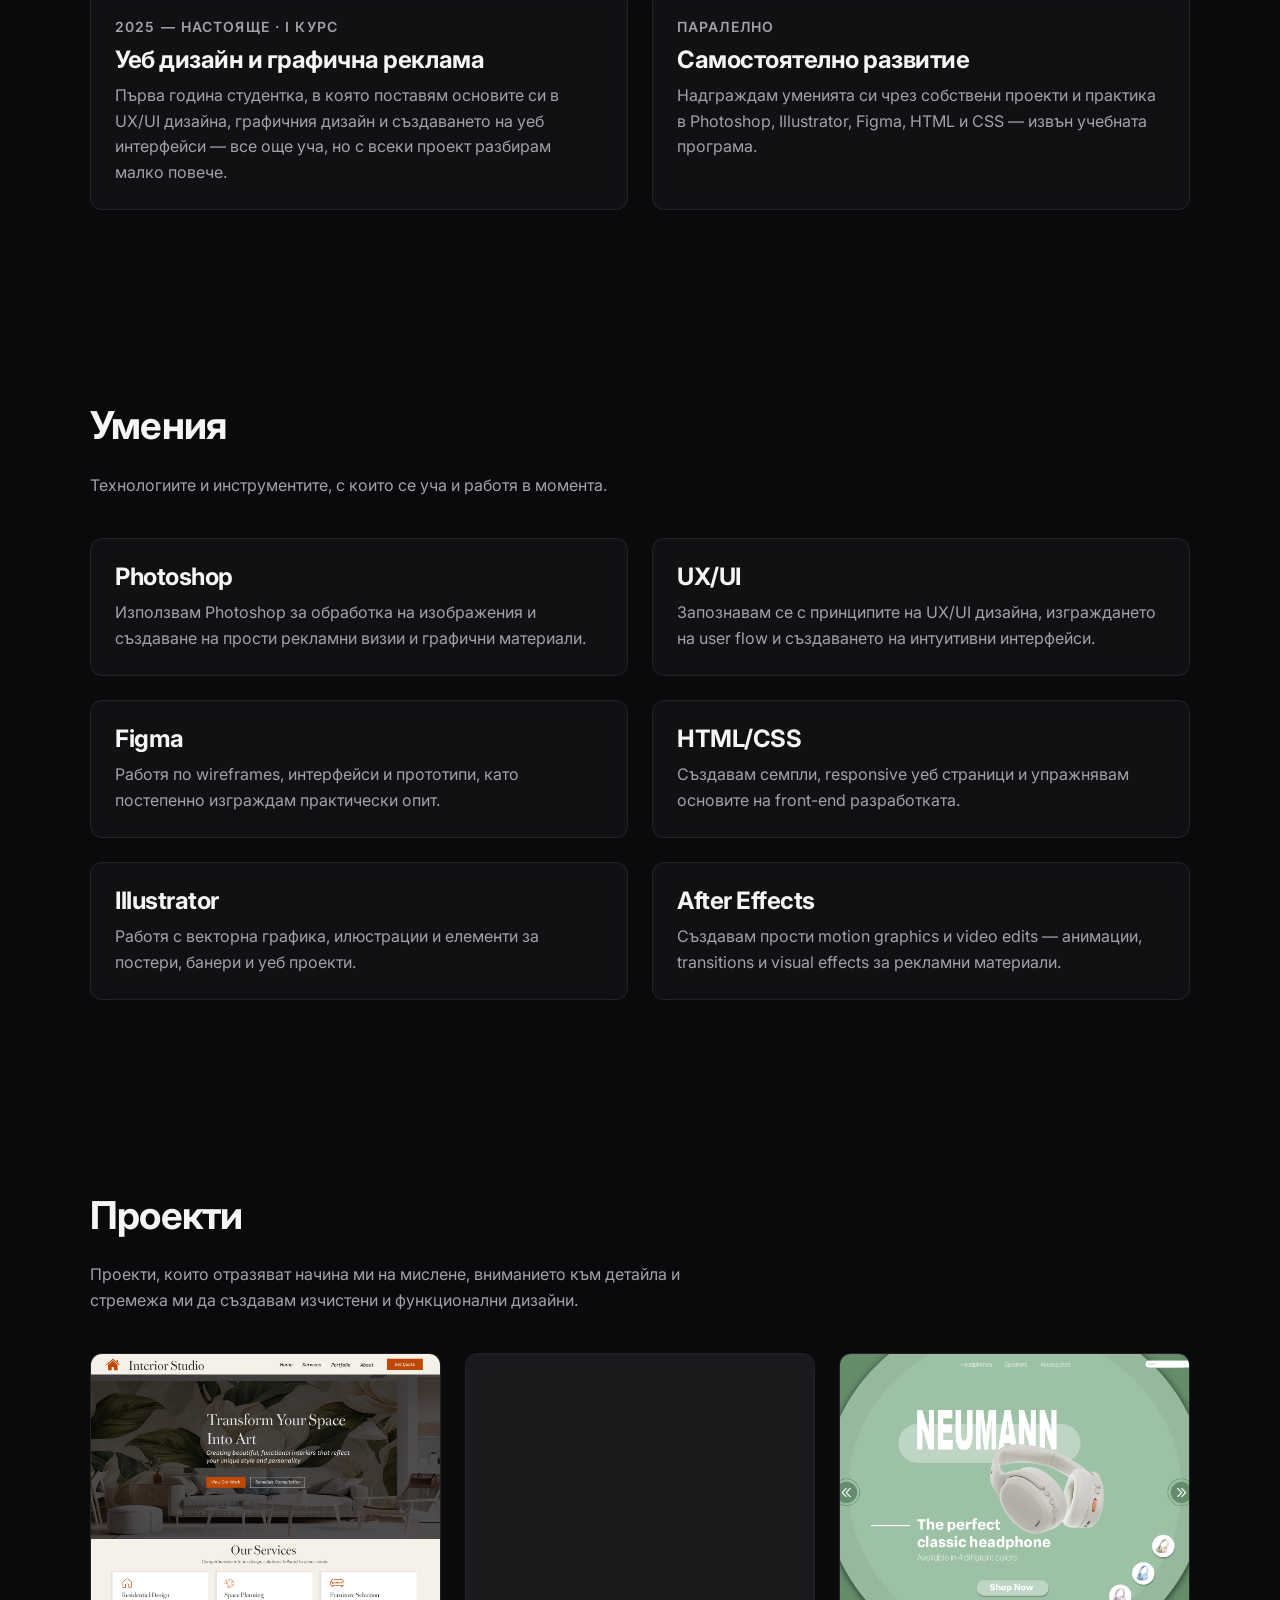
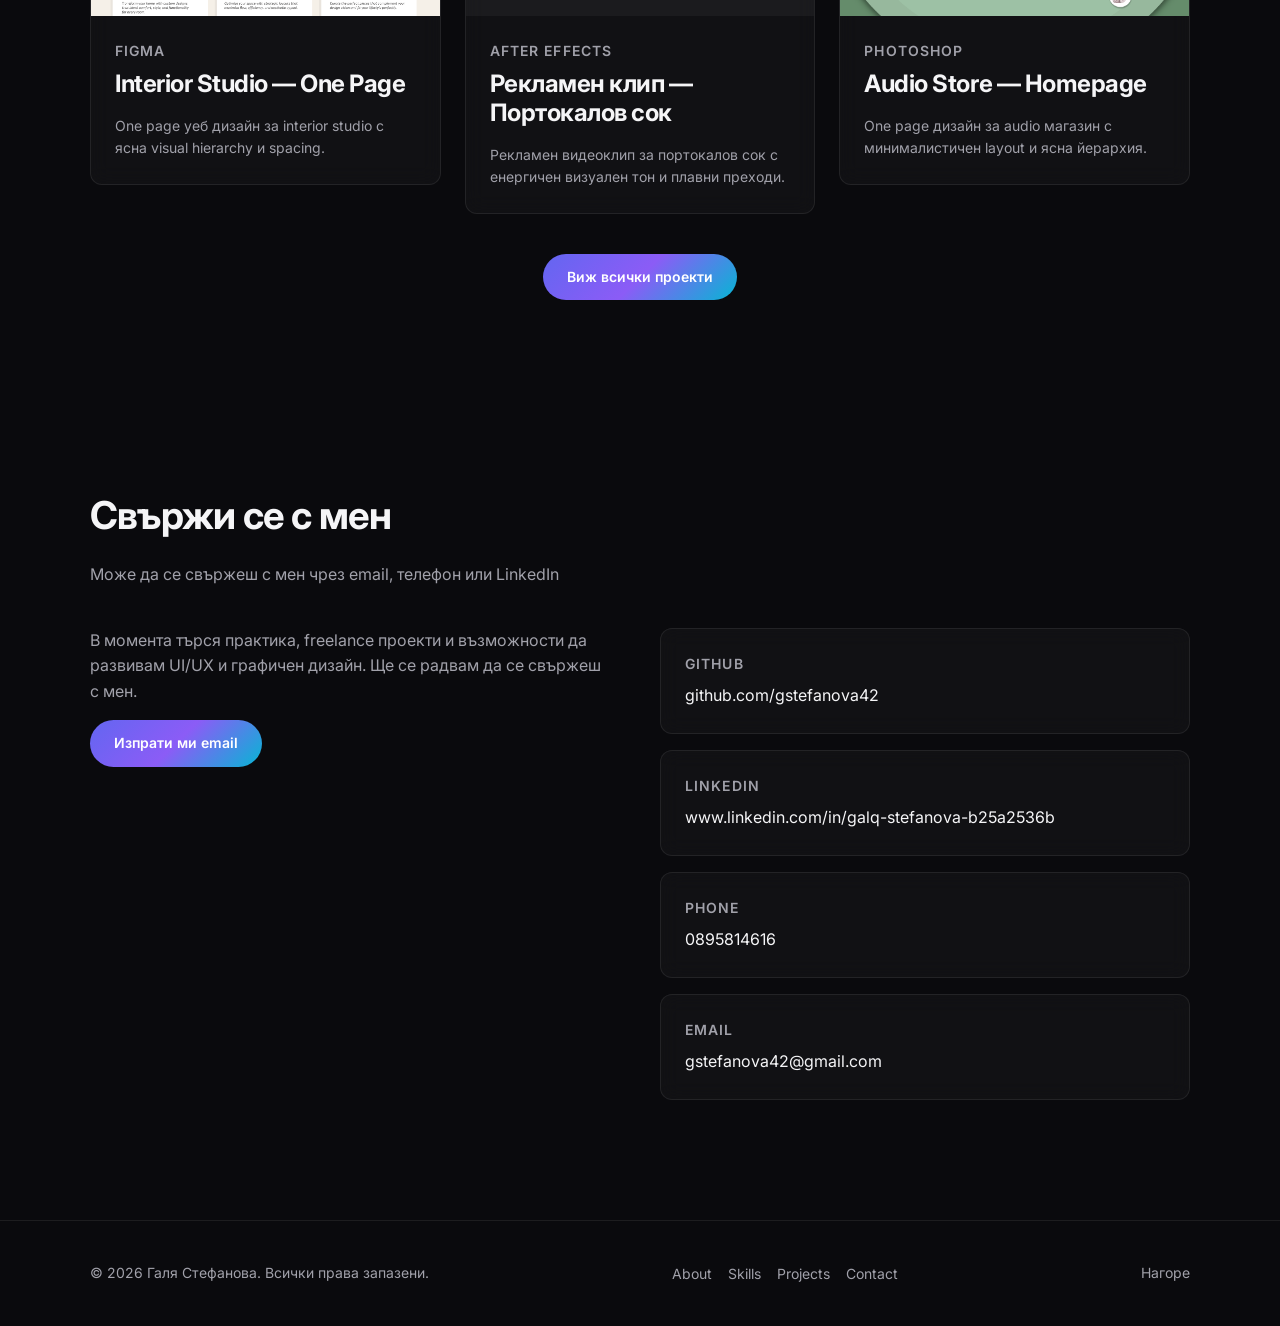
==== commit ec4951f7: "Add social share image, fix mobile menu dropdown, and add featured projects to projects page. Add og" ====
--- a/index.html
+++ b/index.html
@@ -17,6 +17,15 @@
     content="Портфолио на студентка по уеб дизайн — one page layouts, постери, комикс и повече.">
   <meta property="og:type" content="website">
   <meta property="og:url" content="https://gstefanova42.github.io/">
+  <meta property="og:image" content="https://gstefanova42.github.io/assets/images/SharingPic.png">
+  <meta property="og:image:width" content="1200">
+  <meta property="og:image:height" content="630">
+  <meta property="og:image:alt" content="Портфолио на Галя Стефанова — UI/UX и графичен дизайн">
+  <meta name="twitter:card" content="summary_large_image">
+  <meta name="twitter:title" content="Галя Стефанова | Портфолио">
+  <meta name="twitter:description"
+    content="Портфолио на студентка по уеб дизайн — one page layouts, постери, комикс и повече.">
+  <meta name="twitter:image" content="https://gstefanova42.github.io/assets/images/SharingPic.png">
 </head>
 <body>
   <header class="navbar">
@@ -39,7 +48,6 @@
       </header>
       <section id="hero" class="hero section reveal">
         <div class="container hero-content">
-          <p class="hero-eyebrow">Портфолио</p>
       <h1>Привет, аз съм <span class="text-gradient">Галя</span></h1>
       <p class="hero-tagline">Първокурсничка по уеб дизайн и графична реклама · UI/UX & графичен дизайн</p>
       <p class="hero-description">В началото на своя път в дизайна, но с ясна посока — създавам чисти, функционални
--- a/css/style.css
+++ b/css/style.css
@@ -198,6 +198,7 @@
 }
 
 .navbar-inner {
+    position: relative;
     display: flex;
     align-items: center;
     justify-content: space-between;
@@ -727,16 +728,19 @@
         display: flex;
     }
 
-    .navbar-inner {
-        flex-wrap: wrap;
-        align-items: center;
-    }
-
     #main-nav {
         display: none;
-        width: 100%;
-        order: 3;
-        padding-top: var(--space-sm);
+        position: absolute;
+        top: calc(100% + 0.5rem);
+        left: 0;
+        right: 0;
+        z-index: 10;
+        background: rgba(10, 10, 13, 0.92);
+        border: 1px solid var(--border);
+        border-radius: var(--radius-md);
+        padding: var(--space-sm) var(--space-md);
+        backdrop-filter: blur(16px);
+        box-shadow: 0 16px 40px rgba(0, 0, 0, 0.4);
     }
 
     #main-nav.is-open {
@@ -745,14 +749,14 @@
 
     .navbar-links {
         flex-direction: column;
-        align-items: flex-start;
-        gap: var(--space-sm);
+        align-items: stretch;
+        gap: var(--space-xs);
     }
 
     .navbar-links a {
         display: block;
         width: 100%;
-        padding: 0.35rem 0;
+        padding: 0.6rem 0.25rem;
     }
   }
 
